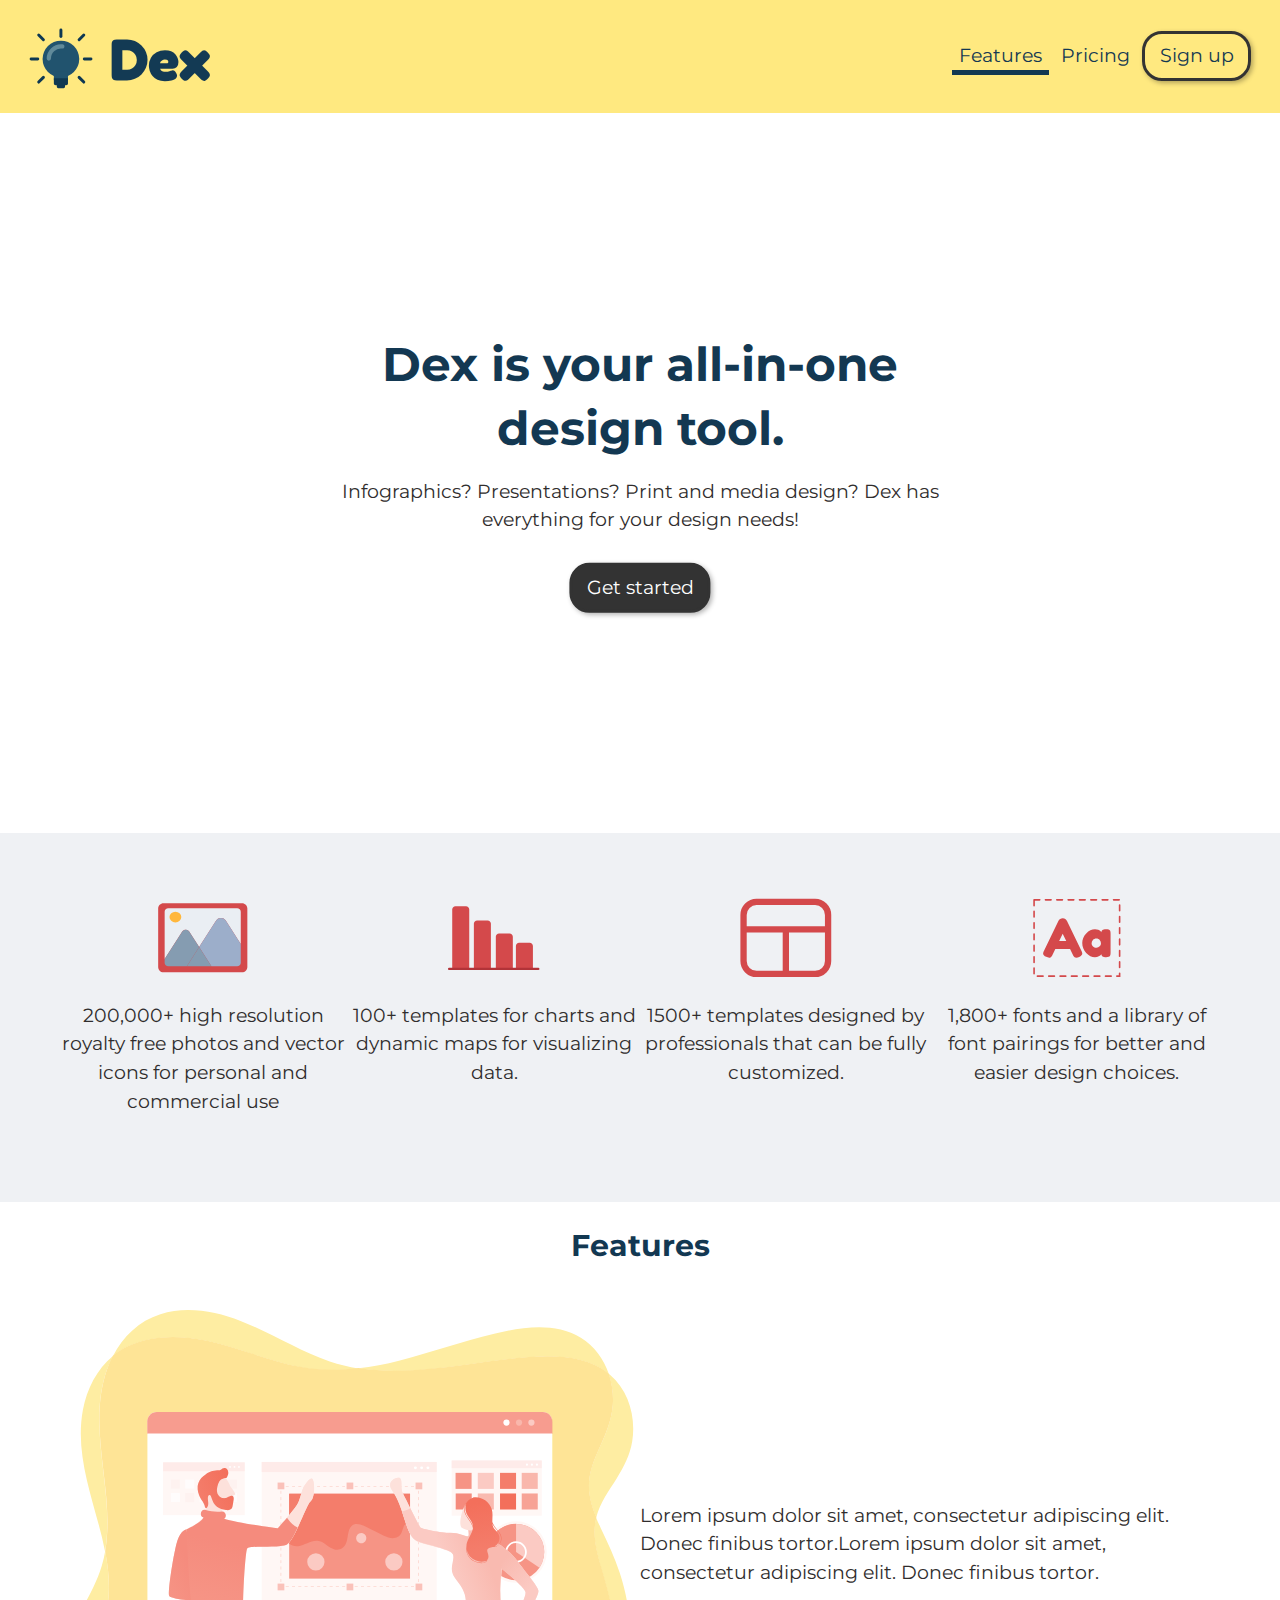
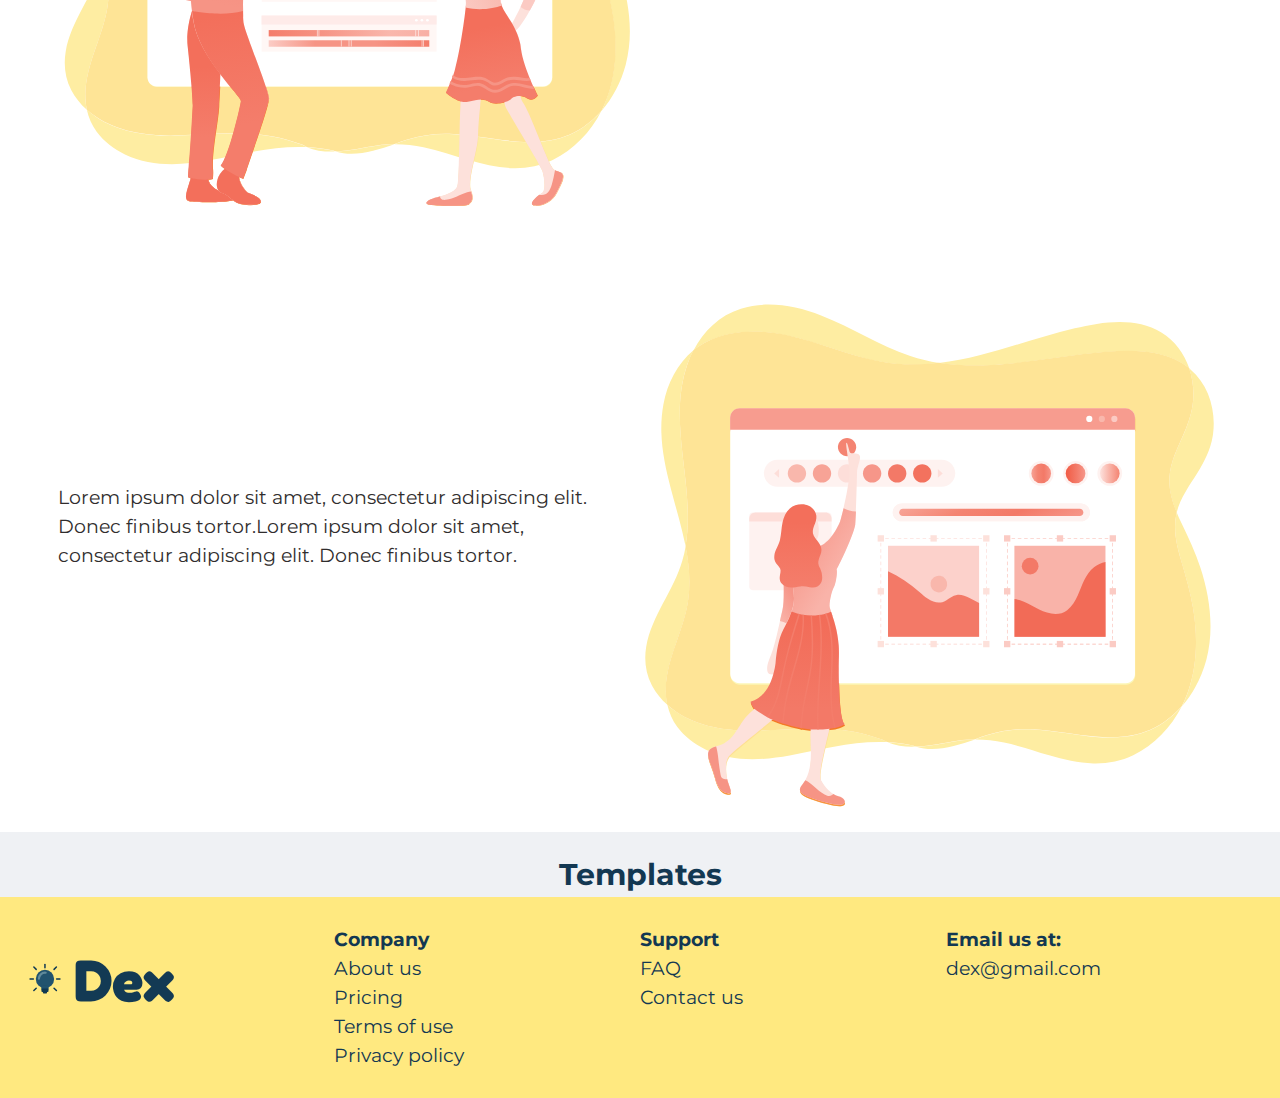
==== pricing.html @ ecc6ab74 "Add main and footer to sign up page" ====
<!DOCTYPE html>
<html lang="en-ca">
<head>
  <meta charset="utf-8">
  <title>Dex Features</title>
  <meta name="viewport" content="width=device-width,initial-scale=1">
  <link href="css/modules.css" rel="stylesheet">
  <link href="css/grid.css" rel="stylesheet">
  <link href="css/type.css" rel="stylesheet">
  <link href="css/main.css" rel="stylesheet">
  <link href="https://fonts.googleapis.com/css?family=Fredoka+One|Montserrat:400,600,700" rel="stylesheet">
</head>
<body>
  <ul class="skip-links">
    <li><a href="#nav"> Jump to navigation</a></li>
    <li><a href="#main"> Jump to main content</a></li>
  </ul>

  <header role="banner">
    <div class="grid grid-middle gutter bgcolor">
      <h1 class="logo push-0 unit xs-1 s-1 m-1-2 l-1-2 pad-t-1-2 pad-b-1-2">
        <i class="icon i-64"><img src="images/main-icon.svg" alt=""></i>
        <a class="icon-link" href="index.html"><span class="name exa icon-label text-left">Dex </span></a>
      </h1>
      <nav role="navigation" id="nav" class="nav unit xs-1 s-1 m-1-2 l-1-2 pad-t-1-2 pad-b-1-2">
        <ul class="list-group-inline kilo push-0">
          <li><a class="ib gutter-1-4 current" href="pricing.html"><span>Features</span></a></li>
          <li><a class="ib gutter-1-4" href="tour.html"><span>Pricing</span></a></li>
          <li> <a class="btn btn-ghost" href="sign-up.html">Sign up</a></li>
        </ul>
      </nav>
    </div>
  </header>

  <main role="main" id="main">
    <section>
      <div class="banner embed embed-16by9">
        <img class="embed-item" src="images/features-banner-pic.jpg" alt="">
        <div class="banner-content pin-c w-1 max-length gutter text-center">
          <h2 class="push-1-2">Dex is your all-in-one design tool.</h2>
          <p>Infographics? Presentations? Print and media design? Dex has everything for your design needs!</p>
          <a class="btn" href="#">Get started</a>
        </div>
      </div>

      <article>
        <div class="gutter-2 center-flow pad-b-2 gutter grid graybg">

          <div class="pad-t-2 unit xs-1 s-1 m-1-2 l-1-4 xl-1-4">
            <i> <img class="img-flex i-96 push-1-2 center-block" src="images/features-list-icon1.svg" alt=""> </i>
            <p class="kilo">200,000+ high resolution royalty free photos and vector icons for personal and commercial use</p>
          </div>

          <div class="pad-t-2 unit xs-1 s-1 m-1-2 l-1-4 xl-1-4">
            <i> <img class="img-flex i-96 push-1-2 center-block" src="images/features-list-icon2.svg" alt=""> </i>
            <p class="kilo">100+ templates for charts and dynamic maps for visualizing data.</p>
          </div>
          <div class="pad-t-2 unit xs-1 s-1 m-1-2 l-1-4 xl-1-4">
            <i> <img class="img-flex i-96 push-1-2 center-block" src="images/features-list-icon3.svg" alt=""> </i>
            <p class="kilo">1500+ templates designed by professionals that can be fully customized. </p>
          </div>
          <div class="pad-t-2 unit xs-1 s-1 m-1-2 l-1-4 xl-1-4">
            <i> <img class="img-flex i-96 push-1-2 center-block" src="images/features-list-icon4.svg" alt=""> </i>
            <p class="kilo"> 1,800+ fonts and a library of font pairings for better and easier design choices.</p>
          </div>
        </div>
      </article>

      <article>
        <div class="pad-t-3-4 center-content">
          <h3 class="giga push-0"> Features </h3>
        </div>

        <div class="grid gutter-2 center-content-horizontal">
          <div class="unit xs-1 s-1 m-1-2 l-1-2">
            <img class="img-flex" src="images/features-list-1.svg" alt="">
          </div>
          <div class="unit xs-1 s-1 m-1-2 l-1-2">
            <p> Lorem ipsum dolor sit amet, consectetur adipiscing elit. Donec finibus tortor.Lorem ipsum dolor sit amet, consectetur adipiscing elit. Donec finibus tortor.</p>
          </div>
        </div>

        <div class="grid gutter-2 center-content-horizontal">
          <div class="unit xs-1 s-1 m-1-2 l-1-2 unit-push-m-1-2 unit-push-l-1-2 unit-push-xl-1-2">
            <img class="img-flex" src="images/features-list-2.svg" alt="">
          </div>
          <div class="unit xs-1 s-1 m-1-2 l-1-2 unit-pull-m-1-2 unit-pull-l-1-2 unit-push-xl-1-2">
            <p> Lorem ipsum dolor sit amet, consectetur adipiscing elit. Donec finibus tortor.Lorem ipsum dolor sit amet, consectetur adipiscing elit. Donec finibus tortor.</p>
          </div>
        </div>
      </article>

      <article>
        <div class="pad-t-3-4 center-content graybg">
          <h3 class="giga push-0"> Templates </h3>
        </div>

      </article>
    </section>
  </main>

  <footer role="contentinfo" class="gutter pad-t bgcolor">
    <div class="grid">
      <h2 class="push-0 unit xs-1 s-1 m-1-4 l-1-4 pad-t-1-2 pad-b-1-2">
        <i class="icon i-32"><img src="images/main-icon.svg" alt=""></i>
        <a class="icon-link" href="index.html"><span class="name exa icon-label text-left">Dex </span></a>
      </h2>

      <div class="unit xs-1 s-1 m-1-4 l-1-4 xl-1-4">
        <h3 class="kilo push-0"> Company</h3>
        <ul class="list-group">
          <li><a href="#"> About us</a></li>
          <li><a href="#"> Pricing</a></li>
          <li><a href="#"> Terms of use</a></li>
          <li><a href="#"> Privacy policy</a></li>
        </ul>
      </div>
      <div class="unit xs-1 s-1 m-1-4 l-1-4 xl-1-4">
        <h3 class="kilo push-0"> Support</h3>
        <ul class="list-group">
          <li><a href="#"> FAQ</a></li>
          <li><a href="#"> Contact us</a></li>
        </ul>
      </div>
      <div class="unit xs-1 s-1 m-1-4 l-1-4 xl-1-4">
        <h3 class="kilo push-0"> Email us at:</h3>
        <a href="#"> dex@gmail.com</a>
      </div>
    </div>
  </footer>

</body>
</html>
---- css/modules.css ----
/*
 * Modulifier || Code released under the UNLICENSE
 * Code under other copyrights & licenses listed below.
 * https://modulifier.web-dev.tools/#responsive;images;list-group;embed;media-object;icons;hidden;positioning;nice-lists;forms;buttons;accessibility;print
 */

@-moz-viewport { width: device-width; scale: 1; }
@-ms-viewport { width: device-width; scale: 1; }
@-o-viewport { width: device-width; scale: 1; }
@-webkit-viewport { width: device-width; scale: 1; }
@viewport { width: device-width; scale: 1; }

html {
  box-sizing: border-box;
  -moz-text-size-adjust: 100%;
  -ms-text-size-adjust: 100%;
  -webkit-text-size-adjust: 100%;
  text-size-adjust: 100%;
}

*, *::before, *::after {
  box-sizing: inherit;
}

body {
  margin: 0;
}

article,
aside,
details,
figcaption,
figure,
footer,
header,
main,
menu,
nav,
section,
summary {
  display: block;
}

audio,
canvas,
progress,
video {
  display: inline-block;
  vertical-align: baseline;
}

template {
  display: none;
}

details {
  cursor: pointer;
}

audio:not([controls]) {
  display: none;
  height: 0;
}

a,
area,
button,
input,
label,
select,
textarea,
[tabindex] {
  -ms-touch-action: manipulation;
  touch-action: manipulation;
}

img {
  border: 0;
}

.img-flex,
.img-flex img {
  display: block;
  width: 100%;
}

svg {
  fill: currentColor;
}

svg:not(:root) {
  overflow: hidden;
}

svg.img-flex {
  width: 100%;
  height: 100%;
}

.image-replacement, .ir {
  overflow: hidden;
  direction: ltr;
  text-align: left;
  text-indent: 100%;
  white-space: nowrap;
}

.list-group, .list-group-inline, .list-group--inline {
  padding-left: 0;
  list-style-type: none;
}

.list-group > dd {
  margin-left: 0;
}

.list-group-inline::before,
.list-group-inline::after,
.list-group--inline::before,
.list-group--inline::after {
  content: "";
  display: table;
}

.list-group-inline::after,
.list-group--inline::after {
  clear: both;
}

.list-group-inline > li,
.list-group--inline > li {
  display: inline-block;
}

.list-group-inline > dt,
.list-group--inline > dt {
  clear: left;
  float: left;
  width: 11em;
}

.list-group-inline > dd,
.list-group--inline > dd {
  float: left;
  min-width: 12em;
}

.embed {
  margin-left: 0;
  margin-right: 0;
  overflow: hidden;
  position: relative;
  width: 100%;
}

.embed-1by1, .embed--1by1 {
  padding-top: 100%; /* Square */
}

.embed-4by3, .embed--4by3 {
  padding-top: 75%; /* Traditional TV/computer screens */
}

.embed-iso216, .embed--iso216 {
  padding-top: 70.92%; /* A-standard paper sizes */
}

.embed-3by2, .embed--3by2 {
  padding-top: 66.6%; /* Classic 35 mm film & most digital photos, landscape */
}

.embed-2by3, .embed--2by3 {
  padding-top: 150%; /* Classic 35 mm film & most digital photos, portrait */
}

.embed-golden, .embed--golden {
  padding-top: 61.8%; /* The Golden Ratio */
}

.embed-16by9, .embed--16by9 {
  padding-top: 56.25%; /* HD TV */
}

.embed-185by100, .embed--185by100 {
  padding-top: 54.05%; /* Common widescreen cinema */
}

.embed-24by10, .embed--24by10 {
  padding-top: 41.667%; /* Widescreen cinema: 2.4:1 */
}

.embed-3by1, .embed--3by1 {
  padding-top: 33.3333%; /* Panorama photos */
}

.embed-4by1, .embed--4by1 {
  padding-top: 25%; /* Polyvision */
}

.embed-5by1, .embed--5by1 {
  padding-top: 20%; /* Really wide... */
}

.embed-item, .embed__item {
  min-height: 100%;
  left: 0;
  position: absolute;
  top: 0;
  width: 100%;
}

.media {
  overflow: hidden;
}

.media-img, .media__img {
  float: left;
}

.media-img-reversed, .media__img--reversed {
  float: right;
}

.media-img-stacked, .media__img--stacked {
  float: none;
}

.media-body, .media__body {
  overflow: hidden;
  min-width: 12em; /* Slightly less than 200px, responsiveness built in */
}

.icon {
  display: inline-block;
  position: relative;
  background: transparent none no-repeat center center;
  background-size: contain;
  vertical-align: middle;
}

.i-16, .i--16 {
  height: 16px;
  width: 16px;
}

.i-18, .i--18 {
  height: 18px;
  width: 18px;
}

.i-20, .i--20 {
  height: 20px;
  width: 20px;
}

.i-24, .i--24 {
  height: 24px;
  width: 24px;
}

.i-32, .i--32 {
  height: 32px;
  width: 32px;
}

.i-48, .i--48 {
  height: 48px;
  width: 48px;
}

.i-64, .i--64 {
  height: 64px;
  width: 64px;
}

.i-96, .i--96 {
  height: 96px;
  width: 96px;
}

.i-128, .i--128 {
  height: 128px;
  width: 128px;
}

.i-192, .i--192 {
  height: 192px;
  width: 192px;
}

.i-256, .i--256 {
  height: 256px;
  width: 256px;
}

.icon img,
.icon svg {
  left: 0;
  height: 100%;
  position: absolute;
  top: 0;
  width: 100%;
  fill: currentColor;
}

.icon-label {
  vertical-align: middle;
}

.icon-link,
.icon-link:focus,
.icon-link:hover {
  text-decoration: none;
}

[hidden], .hidden {
  /* stylelint-disable declaration-no-important */
  display: none !important;
  visibility: hidden !important;
  /* stylelint-enable */
}

.visually-hidden {
  height: 1px;
  margin: -1px;
  overflow: hidden;
  padding: 0;
  position: absolute;
  width: 1px;
  border: 0;
  clip: rect(0 0 0 0);
  clip-path: inset(50%);
}

.visually-hidden.focusable:active, .visually-hidden.focusable:focus {
  height: auto;
  margin: 0;
  overflow: visible;
  position: static;
  width: auto;
  clip: auto;
  clip-path: none;
}

.invisible {
  visibility: hidden;
}

.chop,
.crop {
  overflow: hidden;
}

.truncate {
  max-width: 100%;
  overflow: hidden;
  width: 100%;
  text-overflow: ellipsis;
  white-space: nowrap;
}

.scrollable {
  max-width: 100%;
  overflow-x: auto;
  overflow-y: hidden;
  -webkit-overflow-scrolling: touch;
}

.flex-row {
  display: -webkit-flex;
  display: -ms-flexbox;
  display: flex;
}

.flex-justify {
  -webkit-justify-content: space-between;
  -ms-flex-pack: space-between;
  justify-content: space-between;
}

.flex-align-center {
  -webkit-align-items: center;
  -ms-flex-align: center;
  align-items: center;
}

.center-text,
.center-flow {
  text-align: center;
}

.center-block {
  margin-left: auto;
  margin-right: auto;
}

.no-auto-margins,
.not-centered {
  /* stylelint-disable declaration-no-important */
  margin-left: 0 !important;
  margin-right: 0 !important;
  /* stylelint-enable */
}

.center-content,
.center-content-vertical,
.center-contents,
.center-contents-vertical {
  display: -webkit-flex;
  display: -ms-flexbox;
  display: flex;
  -webkit-justify-content: center;
  -ms-flex-pack: center;
  justify-content: center;
  -webkit-align-items: center;
  -ms-flex-align: center;
  align-items: center;
  -webkit-align-content: center;
  -ms-flex-line-pack: center;
  align-content: center;
  -webkit-flex-direction: column wrap;
  -ms-flex-direction: column wrap;
  flex-flow: column wrap;
}

.center-content-start,
.center-content-vertical-start,
.center-contents-start,
.center-contents-vertical-start {
  display: -webkit-flex;
  display: -ms-flexbox;
  display: flex;
  -webkit-justify-content: center;
  -ms-flex-pack: center;
  justify-content: center;
  -webkit-flex-direction: column wrap;
  -ms-flex-direction: column wrap;
  flex-flow: column wrap;
}

.center-content-horizontal,
.center-contents-horizontal {
  display: -webkit-flex;
  display: -ms-flexbox;
  display: flex;
  -webkit-justify-content: center;
  -ms-flex-pack: center;
  justify-content: center;
  -webkit-align-items: center;
  -ms-flex-align: center;
  align-items: center;
  -webkit-align-content: center;
  -ms-flex-line-pack: center;
  align-content: center;
  -webkit-flex-direction: row wrap;
  -ms-flex-direction: row wrap;
  flex-flow: row wrap;
}

.clearfix::after {
  content: " ";
  display: block;
  clear: both;
}

.left {
  float: left;
}

.right {
  float: right;
}

.inline {
  display: inline;
}

.block {
  display: block;
}

.inline-block, .ib {
  display: inline-block;
}

.valign-top {
  vertical-align: top;
}

.valign-bottom {
  vertical-align: bottom;
}

.valign-middle {
  vertical-align: middle;
}

.fixed {
  position: fixed;
}

.relative {
  position: relative;
}

[class*="pin-"],
.absolute {
  position: absolute;
}

.static {
  position: static;
}

.zindex-1 {
  z-index: 1;
}

.zindex-2 {
  z-index: 2;
}

.zindex-3 {
  z-index: 3;
}

.zindex-1000 {
  z-index: 1000;
}

.pin-top-left,
.pin-left-top,
.pin-tl,
.pin-lt {
  top: 0;
  left: 0;
}

.pin-top-right,
.pin-right-top,
.pin-tr,
.pin-rt {
  top: 0;
  right: 0;
}

.pin-bottom-left,
.pin-left-bottom,
.pin-bl,
.pin-lb {
  bottom: 0;
  left: 0;
}

.pin-bottom-right,
.pin-right-bottom,
.pin-br,
.pin-rb {
  bottom: 0;
  right: 0;
}

.pin-top-center,
.pin-center-top,
.pin-tc,
.pin-ct {
  left: 50%;
  top: 0;
  transform: translateX(-50%);
}

.pin-bottom-center,
.pin-center-bottom,
.pin-bc,
.pin-cb {
  bottom: 0;
  left: 50%;
  transform: translateX(-50%);
}

.pin-center-left,
.pin-left-center,
.pin-cl,
.pin-lc {
  left: 0;
  top: 50%;
  transform: translateY(-50%);
}

.pin-center-right,
.pin-right-center,
.pin-cr,
.pin-rc {
  right: 0;
  top: 50%;
  transform: translateY(-50%);
}

.pin-center, .pin-c {
  left: 50%;
  top: 50%;
  transform: translate(-50%, -50%);
}

.width-quarter, .w-1-4 {
  width: 25%;
}

.width-half, .w-1-2 {
  width: 50%;
}

.width-full, .w-1 {
  width: 100%;
}

.height-quarter, .h-1-4 {
  height: 25%;
}

.height-half, .h-1-2 {
  height: 50%;
}

.height-full, .h-1 {
  height: 100%;
}

.height-win-quarter, .h-w-1-4 {
  height: 25vh;
  max-height: 46em;
}

.height-win-half, .h-w-1-2 {
  height: 50vh;
  max-height: 46em;
}

.height-win-full, .h-w-1 {
  height: 100vh;
  max-height: 46em;
}

ul {
  list-style-type: none;
}

ul > li::before {
  content: "·";
  float: left;
  margin-left: -1.6em;
  width: 1.3em;
  text-align: right;
}

ol {
  counter-reset: ol-simple-numbers;
  list-style-type: none;
}

ol > li::before {
  float: left;
  margin-left: -1.6em;
  width: 1.3em;
  counter-increment: ol-simple-numbers;
  content: counter(ol-simple-numbers);
  text-align: right;
}

.list-group > li::before,
.list-group-inline > li::before,
.list-group--inline > li::before {
  content: none;
}

/* stylelint-disable no-descending-specificity */

/*
 * (c) Nicolas Gallagher and Jonathan Neal of Normalize.css || MIT License
 *     https://necolas.github.io/normalize.css/
 */

button,
input,
optgroup,
select,
textarea {
  color: inherit;
  font: inherit;
  margin: 0;
}

button,
input {
  overflow: visible;
}

button,
select {
  text-transform: none;
}

button,
html [type="button"],
[type="reset"],
[type="submit"] {
  -webkit-appearance: button;
  cursor: pointer;
}

button[disabled],
html input[disabled] {
  cursor: default;
}

button::-moz-focus-inner,
input::-moz-focus-inner {
  border: 0;
  padding: 0;
}

[type="checkbox"],
[type="radio"] {
  opacity: 0;
  position: absolute;
  height: 1px;
  width: 1px;
}

[type="number"]::-webkit-inner-spin-button,
[type="number"]::-webkit-outer-spin-button {
  height: auto;
}

[type="search"]::-webkit-search-cancel-button,
[type="search"]::-webkit-search-decoration {
  -webkit-appearance: none;
}

fieldset {
  padding-left: 0;
  padding-right: 0;

  border: 0;
  border-top: 2px solid #666;
}

legend {
  color: inherit;
  display: table;
  max-width: 100%;
  padding: 0 .3em 0 0;
  white-space: normal;

  border: 0;

  font-weight: bold;
}

optgroup {
  font-weight: bold;
}

::-webkit-input-placeholder {
  color: inherit;
  opacity: .54;
}

::-webkit-file-upload-button {
  -webkit-appearance: button;
  font: inherit;
}

/* End Normalize.css code */

label,
.label-block {
  display: block;
  cursor: pointer;
}

[type="checkbox"] + label,
[type="radio"] + label,
.label-inline {
  display: inline-block;
}

input:not([type]),
[type="text"],
[type="number"],
[type="search"],
[type="url"],
[type="email"],
[type="password"],
[type="tel"],
[type="datetime-local"],
[type="month"],
[type="week"],
[type="date"],
[type="time"],
[type="range"],
select,
textarea {
  -moz-appearance: none;
  -webkit-appearance: none;
  appearance: none;
}

input,
textarea {
  display: block;
  width: 100%;

  background-color: #fff;
  border: 2px solid #666;
  border-radius: 0;
}

label {
  vertical-align: middle;
}

textarea {
  max-width: 100%;
  min-height: 4em;
  overflow: auto;
}

[type="color"] {
  display: inline-block;
  width: 2em;
}

select {
  display: block;
  width: 100%;

  background-image: url("data:image/svg+xml,%3Csvg xmlns='http://www.w3.org/2000/svg' width='256' height='256' viewBox='0 0 256 256'%3E%3Cpath fill='none' stroke='%23000' stroke-miterlimit='10' stroke-width='70' d='M36.3 82.1l91.9 91.8 91.5-91.8'/%3E%3C/svg%3E");
  background-repeat: no-repeat;
  background-position: calc(100% - .4em) center;
  background-size: 18px auto;
  background-color: #fff;
  border: 2px solid #666;
  border-radius: 0;
}

[type="checkbox"] + label::before {
  content: " ";
  display: inline-block;
  height: 1.8em;
  margin-right: .3em;
  position: relative;
  vertical-align: middle;
  top: -.1em;
  width: 1.8em;

  background-color: #fff;
  background-size: cover;
  border: 2px solid #666;

  line-height: inherit;
}

[type="checkbox"]:checked + label::before {
  background-image: url("data:image/svg+xml,%3Csvg xmlns='http://www.w3.org/2000/svg' width='256' height='256' viewBox='0 0 256 256'%3E%3Cpath fill='none' stroke='%23000' stroke-miterlimit='10' stroke-width='50' d='M49.9 130.1l50.8 50.7L206.1 75.2'/%3E%3C/svg%3E");
}

[type="checkbox"]:focus + label::before {
  outline: 3px solid #000;
  z-index: 1000;
}

[type="radio"] + label::before {
  content: " ";
  display: inline-block;
  height: 1.8em;
  margin-right: .3em;
  position: relative;
  vertical-align: middle;
  top: -.1em;
  width: 1.8em;

  background-color: #fff;
  background-size: cover;
  border: 2px solid #666;
  border-radius: 50%;

  line-height: inherit;
}

[type="radio"]:checked + label::before {
  background-image: url("data:image/svg+xml,%3Csvg xmlns='http://www.w3.org/2000/svg' width='256' height='256' viewBox='0 0 256 256'%3E%3Ccircle cx='128' cy='128' r='70.4'/%3E%3C/svg%3E");
}

[type="radio"]:focus + label::before,
[type="radio"] + label:focus::before {
  box-shadow: 0 0 0 3px #000;
  z-index: 1000;
}

[type="range"] {
  border: 0;
  background-color: #fff;
}

[type="range"]::-webkit-slider-runnable-track {
  height: 6px;

  -webkit-appearance: none;
  appearance: none;
  background-color: #ccc;
  border: 0;
  border-radius: 3px;
}

[type="range"]:active::-webkit-slider-runnable-track {
  background-color: #ccc;
}

[type="range"]::-moz-range-track {
  height: 6px;

  -moz-appearance: none;
  appearance: none;
  background-color: #ccc;
  border: 0;
  border-radius: 3px;
}

[type="range"]:active::-moz-range-track {
  background-color: #ccc;
}

[type="range"]::-ms-track {
  height: 6px;

  -ms-appearance: none;
  appearance: none;
  background-color: #ccc;
  border: 0;
  border-radius: 3px;
}

[type="range"]:active::-ms-track {
  background-color: #ccc;
}

[type="range"]::-webkit-slider-thumb {
  margin-top: -4px;
  height: 16px;
  width: 16px;

  -webkit-appearance: none;
  appearance: none;
  background-color: #000;
  border: none;
  border-radius: 50%;
}

[type="range"]:hover::-webkit-slider-thumb {
  background-color: #000;
}

[type="range"]:active::-webkit-slider-thumb {
  background-color: #000;
}

[type="range"]::-moz-range-thumb {
  margin-top: -4px;
  height: 16px;
  width: 16px;

  -webkit-appearance: none;
  appearance: none;
  background-color: #000;
  border: none;
  border-radius: 50%;
}

[type="range"]:hover::-moz-range-thumb {
  background-color: #000;
}

[type="range"]:active::-moz-range-thumb {
  background-color: #000;
}

[type="range"]::-ms-thumb {
  margin-top: -4px;
  height: 16px;
  width: 16px;

  -webkit-appearance: none;
  appearance: none;
  background-color: #000;
  border: none;
  border-radius: 50%;
}

[type="range"]:hover::-ms-thumb {
  background-color: #000;
}

[type="range"]:active::-ms-thumb {
  background-color: #000;
}

[type="checkbox"].hide-custom-input + label::before,
[type="checkbox"] + .hide-custom-input::before,
[type="radio"].hide-custom-input + label::before,
[type="radio"] + .hide-custom-input::before {
  content: none;
  display: none;
}

/* stylelint-enable */

.link-box {
  display: block;
  text-decoration: none;
}

/* stylelint-disable no-descending-specificity */

button,
.btn {
  cursor: pointer;
  display: inline-block;
  margin: 0;
  overflow: visible;
  padding: .375em .75em .42em;
  -webkit-appearance: none;
  -moz-appearance: none;
  appearance: none;
  background-color: #333;
  border-radius: 4px;
  border: 3px solid #333;
  color: #fff;
  font: inherit;
  text-decoration: none;
  text-transform: none;
}

button::-moz-focus-inner {
  border: 0;
  padding: 0;
}

/* stylelint-enable */

button:focus,
button:hover,
.btn:focus,
.btn:hover {
  background-color: #000;
  border-color: #000;
  color: #fff;
}

button[disabled] {
  cursor: default;
}

.btn-light, .btn--light {
  background-color: #e2e2e2;
  border-color: #e2e2e2;
  color: #000;
}

.btn-light:focus,
.btn-light:hover,
.btn--light:focus,
.btn--light:hover {
  background-color: #666;
  border-color: #666;
  color: #fff;
}

.btn-ghost,
.btn--ghost {
  background-color: transparent;
  border-color: #333;
  color: #000;
}

.btn-ghost:focus,
.btn-ghost:hover,
.btn--ghost:focus,
.btn--ghost:hover {
  background-color: #e2e2e2;
  border-color: #000;
  color: #000;
}

.btn-link {
  display: inline;
  padding: 0;
  background-color: transparent;
  border-radius: 0;
  border: 0;
  color: inherit;
}

.btn-link:focus,
.btn-link:hover {
  background-color: transparent;
  color: inherit;
}

a:hover, a:active {
  outline: none;
}

a:focus,
[tabindex="0"]:focus,
details:focus,
summary:focus,
input:focus,
textarea:focus,
button:focus,
select:focus {
  outline: 3px solid #000;
  outline-offset: 0;
}

a:focus, [tabindex="0"]:focus {
  outline-offset: 3px;
}

.skip-links {
  margin: 0;
  padding: 0;
  list-style-type: none;
}

.skip-links > li::before {
  content: none; /* Remove the bullets if nice lists is selected */
}

.skip-links a,
.skip-links button {
  padding: .5em .75em;
  position: absolute;
  top: -10em;
  z-index: 10000; /* To make sure they're always on top */
  background-color: #000;
  border: 0;
  color: #fff;
  font-size: 1.125rem;
  font-weight: bold;
  text-decoration: none;
}

.skip-links a:focus,
.skip-links button:focus {
  outline-offset: 3px;
  top: 0;
}

[aria-busy="true"] {
  cursor: progress;
}

[aria-controls] {
  cursor: pointer;
}

[aria-disabled] {
  cursor: default;
}

.print-only {
  display: none;
  visibility: hidden;
}

.page-break-before {
  page-break-before: always;
}

.page-break-after {
  page-break-after: always;
}

.no-page-break-inside {
  page-break-inside: avoid;
}

@media print {

  /* stylelint-disable declaration-no-important */

  .no-print {
    display: none !important;
    visibility: hidden !important;
  }

  .print-only,
  .force-print {
    display: block !important;
    visibility: visible !important;
  }

  /* stylelint-enable */

  .visually-hidden.force-print {
    height: auto;
    margin: 0;
    overflow: visible;
    padding: 0;
    position: static;
    width: auto;
    border: 0;
    clip: initial;
    clip-path: none;
  }

  /*
   * (c) Fabien Sa || MIT License
   *     http://bafs.github.io/Gutenberg/
   */

  table,
  blockquote,
  pre,
  code,
  figure,
  li,
  hr,
  ul,
  ol,
  a,
  tr {
    page-break-inside: avoid;
  }

  h1, h2, h3, h4, h5, h6, p, a {
    orphans: 3;
    widows: 3;
  }

  h1,
  h2,
  h3,
  h4,
  h5,
  h6 {
    page-break-after: avoid;
    page-break-inside: avoid;
  }

  h1 + p,
  h2 + p,
  h3 + p,
  h4 + p,
  h5 + p,
  h6 + p {
    page-break-before: avoid;
  }

  img {
    page-break-after: auto;
    page-break-before: auto;
    page-break-inside: avoid;
  }

  /* stylelint-disable declaration-no-important */

  pre {
    white-space: pre-wrap !important;
    word-wrap: break-word;
  }

  /* stylelint-enable */

  /* End Gutenberg code */

  /*
   * (c) HTML5 Boilerplate || MIT License
   *     https://html5boilerplate.com/
   */

  /* stylelint-disable declaration-no-important */

  *, *::before, *::after, *::first-letter, *::first-line {
    background: none transparent !important;
    color: #000 !important;
    box-shadow: none !important;
    text-shadow: none !important;
  }

  /* stylelint-enable */

  a, a:visited {
    text-decoration: underline;
  }

  a[href]::after {
    content: " (" attr(href) ")";
  }

  abbr[title]::after {
    content: " (" attr(title) ")";
  }

  a[href^="#"]::after,
  a[href^="javascript:"]::after,
  a.no-print-href::after,
  a.href-no-print::after {
    content: "";
  }

  thead {
    display: table-header-group;
  }

  /* End HTML5 Boilerplate code */

}
---- css/grid.css ----
/*
  Gridifier || Code released under the UNLICENSE
  https://gridifier.web-dev.tools/#xs,4,0,0,0;s,4,25,0,0;m,4,38,1,1;l,4,60,1,1
*/

.grid {
  margin: 0;
  padding: 0;
  letter-spacing: -.31em;
  text-rendering: optimizeSpeed;
  display: -webkit-flex;
  display: -ms-flexbox;
  display: flex;
  -webkit-flex-flow: row wrap;
  -ms-flex-flow: row wrap;
  flex-flow: row wrap;
}

.grid-bottom {
  -webkit-align-items: flex-end;
  -ms-align-items: flex-end;
  align-items: flex-end;
}

.grid-middle {
  -webkit-align-items: center;
  -ms-align-items: center;
  align-items: center;
}

.grid-stretch {
  -webkit-align-items: stretch;
  -ms-align-items: stretch;
  align-items: stretch;
}

.opera-only :-o-prefocus,
.grid {
  word-spacing: -.43em;
}

.unit {
  letter-spacing: normal;
  text-rendering: auto;
  vertical-align: top;
  word-spacing: normal;
  display: inline-block;
  visibility: visible;
}

.grid-bottom .unit {
  vertical-align: bottom;
}

.grid-middle .unit {
  vertical-align: middle;
}

[class*="unit-push-"],
[class*="unit-pull-"] {
  position: relative;
}

.unit-content-distribute {
  display: -ms-flexbox;
  display: -webkit-flex;
  display: flex;
  -ms-flex-direction: column;
  -webkit-flex-direction: column;
  flex-direction: column;
  -ms-flex-pack: justify;
  -webkit-justify-content: space-between;
  justify-content: space-between;
}

.unit-content-center,
.unit-content-center-vertical {
  display: -webkit-flex;
  display: -ms-flexbox;
  display: flex;
  -webkit-justify-content: center;
  -ms-flex-pack: center;
  justify-content: center;
  -webkit-align-items: center;
  -ms-flex-align: center;
  align-items: center;
  -webkit-align-content: center;
  -ms-flex-line-pack: center;
  align-content: center;
  -webkit-flex-direction: column wrap;
  -ms-flex-direction: column wrap;
  flex-flow: column wrap;
}

.unit-content-center-horizontal {
  display: -webkit-flex;
  display: -ms-flexbox;
  display: flex;
  -webkit-justify-content: center;
  -ms-flex-pack: center;
  justify-content: center;
  -webkit-align-items: center;
  -ms-flex-align: center;
  align-items: center;
  -webkit-align-content: center;
  -ms-flex-line-pack: center;
  align-content: center;
  -webkit-flex-direction: row wrap;
  -ms-flex-direction: row wrap;
  flex-flow: row wrap;
}

.content-fill,
.content-stretch {
  -ms-flex-grow: 2;
  -webkit-flex-grow: 2;
  flex-grow: 2;
  max-width: 100%; /* @bugfix: IE 10, 11 */
}

.content-shrink {
  -ms-align-self: center;
  -webkit-align-self: center;
  align-self: center;
}

.unit-xs-hidden,
.xs-0 {
  display: none;
  visibility: hidden;
}

.unit-xs-centered {
  margin: 0 auto;
}

.unit-xs-1,
.xs-1 {
  display: block;
  visibility: visible;
  width: 100%;
}

.unit-xs-1-2,
.xs-1-2 {
  width: 50%;
}

.unit-xs-1-3,
.xs-1-3 {
  width: 33.3333%;
}

.unit-xs-2-3,
.xs-2-3 {
  width: 66.6667%;
}

.unit-xs-1-4,
.xs-1-4 {
  width: 25%;
}

.unit-xs-3-4,
.xs-3-4 {
  width: 75%;
}

.unit-xs-1-2,
.xs-1-2,
.unit-xs-1-3,
.xs-1-3,
.unit-xs-2-3,
.xs-2-3,
.unit-xs-1-4,
.xs-1-4,
.unit-xs-3-4,
.xs-3-4 {
  display: inline-block;
  visibility: visible;
}

.unit-xs-1-2[class*="-content-"],
.xs-1-2[class*="-content-"],
.unit-xs-1-3[class*="-content-"],
.xs-1-3[class*="-content-"],
.unit-xs-2-3[class*="-content-"],
.xs-2-3[class*="-content-"],
.unit-xs-1-4[class*="-content-"],
.xs-1-4[class*="-content-"],
.unit-xs-3-4[class*="-content-"],
.xs-3-4[class*="-content-"] {
  display: -webkit-flex;
  display: -ms-flexbox;
  display: flex;
}

.unit-xs-content-distribute,
.xs-content-distribute {
  display: -ms-flexbox;
  display: -webkit-flex;
  display: flex;
  -ms-flex-direction: column;
  -webkit-flex-direction: column;
  flex-direction: column;
  -ms-flex-pack: justify;
  -webkit-justify-content: space-between;
  justify-content: space-between;
}

.unit-xs-content-center,
.unit-xs-content-center-vertical {
  display: -webkit-flex;
  display: -ms-flexbox;
  display: flex;
  -webkit-justify-content: center;
  -ms-flex-pack: center;
  justify-content: center;
  -webkit-align-items: center;
  -ms-flex-align: center;
  align-items: center;
  -webkit-align-content: center;
  -ms-flex-line-pack: center;
  align-content: center;
  -webkit-flex-direction: column wrap;
  -ms-flex-direction: column wrap;
  flex-flow: column wrap;
}

.unit-xs-content-center-horizontal {
  display: -webkit-flex;
  display: -ms-flexbox;
  display: flex;
  -webkit-justify-content: center;
  -ms-flex-pack: center;
  justify-content: center;
  -webkit-align-items: center;
  -ms-flex-align: center;
  align-items: center;
  -webkit-align-content: center;
  -ms-flex-line-pack: center;
  align-content: center;
  -webkit-flex-direction: row wrap;
  -ms-flex-direction: row wrap;
  flex-flow: row wrap;
}

.xs-content-fill,
.xs-content-stretch {
  -ms-flex-grow: 2;
  -webkit-flex-grow: 2;
  flex-grow: 2;
  max-width: 100%; /* @bugfix: IE 10, 11 */
}

.xs-content-shrink {
  -ms-align-self: center;
  -webkit-align-self: center;
  align-self: center;
}

@media only screen and (min-width: 25em) {

  .unit-s-hidden,
  .s-0 {
    display: none;
    visibility: hidden;
  }

  .unit-s-centered {
    margin: 0 auto;
  }

  .unit-s-1,
  .s-1 {
    display: block;
    visibility: visible;
    width: 100%;
  }

  .unit-s-1-2,
  .s-1-2 {
    width: 50%;
  }

  .unit-s-1-3,
  .s-1-3 {
    width: 33.3333%;
  }

  .unit-s-2-3,
  .s-2-3 {
    width: 66.6667%;
  }

  .unit-s-1-4,
  .s-1-4 {
    width: 25%;
  }

  .unit-s-3-4,
  .s-3-4 {
    width: 75%;
  }

  .unit-s-1-2,
  .s-1-2,
  .unit-s-1-3,
  .s-1-3,
  .unit-s-2-3,
  .s-2-3,
  .unit-s-1-4,
  .s-1-4,
  .unit-s-3-4,
  .s-3-4 {
    display: inline-block;
    visibility: visible;
  }

  .unit-s-1-2[class*="-content-"],
  .s-1-2[class*="-content-"],
  .unit-s-1-3[class*="-content-"],
  .s-1-3[class*="-content-"],
  .unit-s-2-3[class*="-content-"],
  .s-2-3[class*="-content-"],
  .unit-s-1-4[class*="-content-"],
  .s-1-4[class*="-content-"],
  .unit-s-3-4[class*="-content-"],
  .s-3-4[class*="-content-"] {
    display: -webkit-flex;
    display: -ms-flexbox;
    display: flex;
  }

  .unit-s-content-distribute,
  .s-content-distribute {
    display: -ms-flexbox;
    display: -webkit-flex;
    display: flex;
    -ms-flex-direction: column;
    -webkit-flex-direction: column;
    flex-direction: column;
    -ms-flex-pack: justify;
    -webkit-justify-content: space-between;
    justify-content: space-between;
  }

  .unit-s-content-center,
  .unit-s-content-center-vertical {
    display: -webkit-flex;
    display: -ms-flexbox;
    display: flex;
    -webkit-justify-content: center;
    -ms-flex-pack: center;
    justify-content: center;
    -webkit-align-items: center;
    -ms-flex-align: center;
    align-items: center;
    -webkit-align-content: center;
    -ms-flex-line-pack: center;
    align-content: center;
    -webkit-flex-direction: column wrap;
    -ms-flex-direction: column wrap;
    flex-flow: column wrap;
  }

  .unit-s-content-center-horizontal {
    display: -webkit-flex;
    display: -ms-flexbox;
    display: flex;
    -webkit-justify-content: center;
    -ms-flex-pack: center;
    justify-content: center;
    -webkit-align-items: center;
    -ms-flex-align: center;
    align-items: center;
    -webkit-align-content: center;
    -ms-flex-line-pack: center;
    align-content: center;
    -webkit-flex-direction: row wrap;
    -ms-flex-direction: row wrap;
    flex-flow: row wrap;
  }

  .s-content-fill,
  .s-content-stretch {
    -ms-flex-grow: 2;
    -webkit-flex-grow: 2;
    flex-grow: 2;
    max-width: 100%; /* @bugfix: IE 10, 11 */
  }

  .s-content-shrink {
    -ms-align-self: center;
    -webkit-align-self: center;
    align-self: center;
  }

}

@media only screen and (min-width: 38em) {

  .unit-m-hidden,
  .m-0 {
    display: none;
    visibility: hidden;
  }

  .unit-m-centered {
    margin: 0 auto;
  }

  .unit-m-1,
  .m-1 {
    display: block;
    visibility: visible;
    width: 100%;
  }

  .unit-offset-m-0 {
    margin-left: 0;
  }

  .unit-push-m-0,
  .unit-pull-m-0 {
    left: 0;
  }

  .unit-m-1-2,
  .m-1-2 {
    width: 50%;
  }

  .unit-offset-m-1-2 {
    margin-left: 50%;
  }

  .unit-push-m-1-2 {
    left: 50%;
  }

  .unit-pull-m-1-2 {
    left: -50%;
  }

  .unit-m-1-3,
  .m-1-3 {
    width: 33.3333%;
  }

  .unit-offset-m-1-3 {
    margin-left: 33.3333%;
  }

  .unit-push-m-1-3 {
    left: 33.3333%;
  }

  .unit-pull-m-1-3 {
    left: -33.3333%;
  }

  .unit-m-2-3,
  .m-2-3 {
    width: 66.6667%;
  }

  .unit-offset-m-2-3 {
    margin-left: 66.6667%;
  }

  .unit-push-m-2-3 {
    left: 66.6667%;
  }

  .unit-pull-m-2-3 {
    left: -66.6667%;
  }

  .unit-m-1-4,
  .m-1-4 {
    width: 25%;
  }

  .unit-offset-m-1-4 {
    margin-left: 25%;
  }

  .unit-push-m-1-4 {
    left: 25%;
  }

  .unit-pull-m-1-4 {
    left: -25%;
  }

  .unit-m-3-4,
  .m-3-4 {
    width: 75%;
  }

  .unit-offset-m-3-4 {
    margin-left: 75%;
  }

  .unit-push-m-3-4 {
    left: 75%;
  }

  .unit-pull-m-3-4 {
    left: -75%;
  }

  .unit-m-1-2,
  .m-1-2,
  .unit-m-1-3,
  .m-1-3,
  .unit-m-2-3,
  .m-2-3,
  .unit-m-1-4,
  .m-1-4,
  .unit-m-3-4,
  .m-3-4 {
    display: inline-block;
    visibility: visible;
  }

  .unit-m-1-2[class*="-content-"],
  .m-1-2[class*="-content-"],
  .unit-m-1-3[class*="-content-"],
  .m-1-3[class*="-content-"],
  .unit-m-2-3[class*="-content-"],
  .m-2-3[class*="-content-"],
  .unit-m-1-4[class*="-content-"],
  .m-1-4[class*="-content-"],
  .unit-m-3-4[class*="-content-"],
  .m-3-4[class*="-content-"] {
    display: -webkit-flex;
    display: -ms-flexbox;
    display: flex;
  }

  .unit-m-content-distribute,
  .m-content-distribute {
    display: -ms-flexbox;
    display: -webkit-flex;
    display: flex;
    -ms-flex-direction: column;
    -webkit-flex-direction: column;
    flex-direction: column;
    -ms-flex-pack: justify;
    -webkit-justify-content: space-between;
    justify-content: space-between;
  }

  .unit-m-content-center,
  .unit-m-content-center-vertical {
    display: -webkit-flex;
    display: -ms-flexbox;
    display: flex;
    -webkit-justify-content: center;
    -ms-flex-pack: center;
    justify-content: center;
    -webkit-align-items: center;
    -ms-flex-align: center;
    align-items: center;
    -webkit-align-content: center;
    -ms-flex-line-pack: center;
    align-content: center;
    -webkit-flex-direction: column wrap;
    -ms-flex-direction: column wrap;
    flex-flow: column wrap;
  }

  .unit-m-content-center-horizontal {
    display: -webkit-flex;
    display: -ms-flexbox;
    display: flex;
    -webkit-justify-content: center;
    -ms-flex-pack: center;
    justify-content: center;
    -webkit-align-items: center;
    -ms-flex-align: center;
    align-items: center;
    -webkit-align-content: center;
    -ms-flex-line-pack: center;
    align-content: center;
    -webkit-flex-direction: row wrap;
    -ms-flex-direction: row wrap;
    flex-flow: row wrap;
  }

  .m-content-fill,
  .m-content-stretch {
    -ms-flex-grow: 2;
    -webkit-flex-grow: 2;
    flex-grow: 2;
    max-width: 100%; /* @bugfix: IE 10, 11 */
  }

  .m-content-shrink {
    -ms-align-self: center;
    -webkit-align-self: center;
    align-self: center;
  }

}

@media only screen and (min-width: 60em) {

  .unit-l-hidden,
  .l-0 {
    display: none;
    visibility: hidden;
  }

  .unit-l-centered {
    margin: 0 auto;
  }

  .unit-l-1,
  .l-1 {
    display: block;
    visibility: visible;
    width: 100%;
  }

  .unit-offset-l-0 {
    margin-left: 0;
  }

  .unit-push-l-0,
  .unit-pull-l-0 {
    left: 0;
  }

  .unit-l-1-2,
  .l-1-2 {
    width: 50%;
  }

  .unit-offset-l-1-2 {
    margin-left: 50%;
  }

  .unit-push-l-1-2 {
    left: 50%;
  }

  .unit-pull-l-1-2 {
    left: -50%;
  }

  .unit-l-1-3,
  .l-1-3 {
    width: 33.3333%;
  }

  .unit-offset-l-1-3 {
    margin-left: 33.3333%;
  }

  .unit-push-l-1-3 {
    left: 33.3333%;
  }

  .unit-pull-l-1-3 {
    left: -33.3333%;
  }

  .unit-l-2-3,
  .l-2-3 {
    width: 66.6667%;
  }

  .unit-offset-l-2-3 {
    margin-left: 66.6667%;
  }

  .unit-push-l-2-3 {
    left: 66.6667%;
  }

  .unit-pull-l-2-3 {
    left: -66.6667%;
  }

  .unit-l-1-4,
  .l-1-4 {
    width: 25%;
  }

  .unit-offset-l-1-4 {
    margin-left: 25%;
  }

  .unit-push-l-1-4 {
    left: 25%;
  }

  .unit-pull-l-1-4 {
    left: -25%;
  }

  .unit-l-3-4,
  .l-3-4 {
    width: 75%;
  }

  .unit-offset-l-3-4 {
    margin-left: 75%;
  }

  .unit-push-l-3-4 {
    left: 75%;
  }

  .unit-pull-l-3-4 {
    left: -75%;
  }

  .unit-l-1-2,
  .l-1-2,
  .unit-l-1-3,
  .l-1-3,
  .unit-l-2-3,
  .l-2-3,
  .unit-l-1-4,
  .l-1-4,
  .unit-l-3-4,
  .l-3-4 {
    display: inline-block;
    visibility: visible;
  }

  .unit-l-1-2[class*="-content-"],
  .l-1-2[class*="-content-"],
  .unit-l-1-3[class*="-content-"],
  .l-1-3[class*="-content-"],
  .unit-l-2-3[class*="-content-"],
  .l-2-3[class*="-content-"],
  .unit-l-1-4[class*="-content-"],
  .l-1-4[class*="-content-"],
  .unit-l-3-4[class*="-content-"],
  .l-3-4[class*="-content-"] {
    display: -webkit-flex;
    display: -ms-flexbox;
    display: flex;
  }

  .unit-l-content-distribute,
  .l-content-distribute {
    display: -ms-flexbox;
    display: -webkit-flex;
    display: flex;
    -ms-flex-direction: column;
    -webkit-flex-direction: column;
    flex-direction: column;
    -ms-flex-pack: justify;
    -webkit-justify-content: space-between;
    justify-content: space-between;
  }

  .unit-l-content-center,
  .unit-l-content-center-vertical {
    display: -webkit-flex;
    display: -ms-flexbox;
    display: flex;
    -webkit-justify-content: center;
    -ms-flex-pack: center;
    justify-content: center;
    -webkit-align-items: center;
    -ms-flex-align: center;
    align-items: center;
    -webkit-align-content: center;
    -ms-flex-line-pack: center;
    align-content: center;
    -webkit-flex-direction: column wrap;
    -ms-flex-direction: column wrap;
    flex-flow: column wrap;
  }

  .unit-l-content-center-horizontal {
    display: -webkit-flex;
    display: -ms-flexbox;
    display: flex;
    -webkit-justify-content: center;
    -ms-flex-pack: center;
    justify-content: center;
    -webkit-align-items: center;
    -ms-flex-align: center;
    align-items: center;
    -webkit-align-content: center;
    -ms-flex-line-pack: center;
    align-content: center;
    -webkit-flex-direction: row wrap;
    -ms-flex-direction: row wrap;
    flex-flow: row wrap;
  }

  .l-content-fill,
  .l-content-stretch {
    -ms-flex-grow: 2;
    -webkit-flex-grow: 2;
    flex-grow: 2;
    max-width: 100%; /* @bugfix: IE 10, 11 */
  }

  .l-content-shrink {
    -ms-align-self: center;
    -webkit-align-self: center;
    align-self: center;
  }

}
---- css/type.css ----
/*
  Typografier || Code released under the UNLICENSE
  https://typografier.web-dev.tools/#0,100,1.3,1.250,0;38,110,1.4,1.250,1;60,120,1.5,1.250,1;90,130,1.5,1.250,1
*/

html {
  font-size: 100%;
  line-height: 1.3;
}

a {
  background-color: transparent;
  -webkit-text-decoration-skip: objects;
}

sub,
sup {
  font-size: .75em;
  line-height: 1px;
  position: relative;
  vertical-align: baseline;
}

sup {
  top: -.5em;
}

sub {
  bottom: -.25em;
}

pre,
code,
kbd,
samp {
  font-size: 1em;
}

abbr[title] {
  border-bottom: none;
  text-decoration: underline;
  text-decoration: underline dotted;
}

b,
strong {
  font-weight: bold;
}

dfn,
caption {
  font-style: italic;
}

hr {
  border: 0;
  border-top: 2px solid #000;
  height: 0;
}

table {
  border-collapse: collapse;
  border-spacing: 0;
  width: 100%;
  table-layout: fixed;
}

caption {
  text-align: left;
}

th,
td {
  border-bottom: 1px solid #000;
  text-align: left;
  vertical-align: top;
}

thead th {
  vertical-align: bottom;

  border-bottom-width: 2px;
}

.text-left {
  text-align: left;
}

.text-right {
  text-align: right;
}

.text-center {
  text-align: center;
}

.normal {
  font-weight: normal;
  font-style: normal;
}

.not-bold {
  font-weight: normal;
}

.not-italic {
  font-style: normal;
}

.bold {
  font-weight: bold;
}

.italic {
  font-style: italic;
}

.text-upper {
  text-transform: uppercase;
}

.text-lower {
  text-transform: lowercase;
}

.wrapper {
  margin-left: auto;
  margin-right: auto;
  max-width: 52em;
  width: 100%;
}

.wrapper-no-center {
  max-width: 52em;
  width: 100%;
}

.max-length {
  margin-left: auto;
  margin-right: auto;
  max-width: 36em;
  width: 100%;
}

.max-length-no-center {
  max-width: 36em;
  width: 100%;
}

h1,
h2,
h3,
h4,
h5,
h6,
p,
ul,
ol,
dl,
dd,
figure,
blockquote,
details,
hr,
fieldset,
pre,
table,
caption,
menu {
  margin: 0 0 1.3rem;
}

.tenamega {
  font-size: 11.6415rem;
  line-height: 15.275rem;
}

.tenakilo {
  font-size: 9.3132rem;
  line-height: 12.35rem;
}

.tena {
  font-size: 7.4506rem;
  line-height: 9.75rem;
}

.nina {
  font-size: 5.9605rem;
  line-height: 7.8rem;
}

.yotta {
  font-size: 4.7684rem;
  line-height: 6.5rem;
}

.zetta {
  font-size: 3.8147rem;
  line-height: 5.2rem;
}

h1,
.exa {
  font-size: 3.0518rem;
  line-height: 4.225rem;
}

h2,
.peta {
  font-size: 2.4414rem;
  line-height: 3.25rem;
}

h3,
.tera {
  font-size: 1.9531rem;
  line-height: 2.6rem;
}

h4,
.giga {
  font-size: 1.5625rem;
  line-height: 2.275rem;
}

h5,
.mega {
  font-size: 1.25rem;
  line-height: 1.625rem;
}

h6,
.kilo,
input,
textarea {
  font-size: 1rem;
  line-height: 1.3rem;
}

small,
.milli {
  font-size: .8rem;
  line-height: 1.3rem;
}

.micro {
  font-size: .64rem;
  line-height: .975rem;
}

.nano {
  font-size: .512rem;
  line-height: .65rem;
}

.pico {
  font-size: .4096rem;
  line-height: .65rem;
}

ul {
  padding-left: 1em;
}

ol {
  padding-left: 1.6em;
}

input,
option,
select {
  height: calc(1.3rem + .1625rem + .1625rem);
}

[type="color"] {
  width: calc(1.3rem + .1625rem + .1625rem);
}

[type="checkbox"],
[type="radio"] {
  display: inline-block;
  height: auto;
}

.push {
  margin-bottom: 1.3rem;
}

.push-none,
.push-0 {
  margin-bottom: 0;
}

.push-double,
.push-2 {
  margin-bottom: 2.6rem;
}

.push-three-quarters,
.push-3-4 {
  margin-bottom: .975rem;
}

.push-half,
.push-1-2 {
  margin-bottom: .65rem;
}

.push-quarter,
.push-1-4 {
  margin-bottom: .325rem;
}

.push-eighth,
.push-1-8 {
  margin-bottom: .1625rem;
}

.push-right-eighth,
.push-r-1-8 {
  margin-right: .1625rem;
}

.push-right-quarter,
.push-r-1-4 {
  margin-right: .325rem;
}

.push-right-half,
.push-r-1-2 {
  margin-right: .65rem;
}

.push-right-three-quarters,
.push-r-3-4 {
  margin-right: .975rem;
}

.push-right,
.push-r {
  margin-right: 1.3rem;
}

.pad-top,
.pad-t {
  padding-top: 1.3rem;
}

.pad-bottom,
.pad-b {
  padding-bottom: 1.3rem;
}

.pad-top-double,
.pad-t-2 {
  padding-top: 2.6rem;
}

.pad-bottom-double,
.pad-b-2 {
  padding-bottom: 2.6rem;
}

.pad-top-three-quarters,
.pad-t-3-4 {
  padding-top: .975rem;
}

.pad-bottom-three-quarters,
.pad-b-3-4 {
  padding-bottom: .975rem;
}

.pad-top-half,
.pad-t-1-2 {
  padding-top: .65rem;
}

.pad-bottom-half,
.pad-b-1-2 {
  padding-bottom: .65rem;
}

.pad-top-quarter,
.pad-t-1-4 {
  padding-top: .325rem;
}

.pad-bottom-quarter,
.pad-b-1-4 {
  padding-bottom: .325rem;
}

.pad-top-eighth,
.pad-t-1-8 {
  padding-top: .1625rem;
}

.pad-bottom-eighth,
.pad-b-1-8 {
  padding-bottom: .1625rem;
}

.island {
  padding: 1.3rem;
}

.island-double,
.island-2 {
  padding: 2.6rem;
}

.island-three-quarters,
.island-3-4 {
  padding: .975rem;
}

.island-half,
.island-1-2 {
  padding: .65rem;
}

.island-quarter,
.island-1-4,
td,
table th {
  padding: .325rem;
}

.island-eighth,
.island-1-8,
input:not([type="checkbox"]),
input:not([type="radio"]),
textarea {
  padding: .1625rem;
}

.gutter {
  padding-left: 1.3rem;
  padding-right: 1.3rem;
}

.gutter-double,
.gutter-2 {
  padding-left: 2.6rem;
  padding-right: 2.6rem;
}

.gutter-three-quarters,
.gutter-3-4 {
  padding-left: .975rem;
  padding-right: .975rem;
}

.gutter-half,
.gutter-1-2 {
  padding-left: .65rem;
  padding-right: .65rem;
}

.gutter-quarter,
.gutter-1-4,
caption {
  padding-left: .325rem;
  padding-right: .325rem;
}

.gutter-eighth,
.gutter-1-8 {
  padding-left: .1625rem;
  padding-right: .1625rem;
}

.i-1 {
  height: 1.3rem;
  width: 1.3rem;
}

.i-3-4 {
  height: .975rem;
  width: .975rem;
}

.i-1-2 {
  height: .65rem;
  width: .65rem;
}

.i-1-4 {
  height: .325rem;
  width: .325rem;
}

.i-1-8 {
  height: .1625rem;
  width: .1625rem;
}

.i-1-1-2,
.i-3-2 {
  height: 1.95rem;
  width: 1.95rem;
}

.i-1-1-4,
.i-5-4 {
  height: 1.625rem;
  width: 1.625rem;
}

.i-1-3-4,
.i-7-4 {
  height: 2.275rem;
  width: 2.275rem;
}

.i-2 {
  height: 2.6rem;
  width: 2.6rem;
}

select {
  padding: 0 .1625rem;
}

fieldset {
  padding: .325rem 0;

  border: 0;
  border-top: 2px solid #000;
}

legend {
  padding-right: .325rem;
}

@media only screen and (min-width: 38em) {

  html {
    font-size: 110%;
    line-height: 1.4;
  }

  h1,
  h2,
  h3,
  h4,
  h5,
  h6,
  p,
  ul,
  ol,
  dl,
  dd,
  figure,
  blockquote,
  details,
  hr,
  fieldset,
  pre,
  table,
  caption,
  menu {
    margin: 0 0 1.4rem;
  }

  .tenamega {
    font-size: 11.6415rem;
    line-height: 15.4rem;
  }

  .tenakilo {
    font-size: 9.3132rem;
    line-height: 12.25rem;
  }

  .tena {
    font-size: 7.4506rem;
    line-height: 9.8rem;
  }

  .nina {
    font-size: 5.9605rem;
    line-height: 8.05rem;
  }

  .yotta {
    font-size: 4.7684rem;
    line-height: 6.3rem;
  }

  .zetta {
    font-size: 3.8147rem;
    line-height: 5.25rem;
  }

  h1,
  .exa {
    font-size: 3.0518rem;
    line-height: 4.2rem;
  }

  h2,
  .peta {
    font-size: 2.4414rem;
    line-height: 3.5rem;
  }

  h3,
  .tera {
    font-size: 1.9531rem;
    line-height: 2.8rem;
  }

  h4,
  .giga {
    font-size: 1.5625rem;
    line-height: 2.1rem;
  }

  h5,
  .mega {
    font-size: 1.25rem;
    line-height: 1.75rem;
  }

  h6,
  .kilo,
  input,
  textarea {
    font-size: 1rem;
    line-height: 1.4rem;
  }

  small,
  .milli {
    font-size: .8rem;
    line-height: 1.4rem;
  }

  .micro {
    font-size: .64rem;
    line-height: 1.05rem;
  }

  .nano {
    font-size: .512rem;
    line-height: .7rem;
  }

  .pico {
    font-size: .4096rem;
    line-height: .7rem;
  }

  ul,
  ol {
    padding-left: 0;
  }

  ul ul,
  ol ul {
    padding-left: 1em;
  }

  ol ol,
  ul ol {
    padding-left: 1.6em;
  }

  .hang-punc {
    float: left;
    margin-left: -1.4em;
    text-align: right;
    width: 1.3em;
  }

  table {
    margin-left: -.35rem;
    margin-right: -.35rem;
    width: calc(100% + .35rem + .35rem);
  }

  input,
  option,
  select {
    height: calc(1.4rem + .175rem + .175rem);
  }

  [type="color"] {
    width: calc(1.4rem + .175rem + .175rem);
  }

  [type="checkbox"],
  [type="radio"] {
    display: inline-block;
    height: auto;
  }

  .push {
    margin-bottom: 1.4rem;
  }

  .push-none,
  .push-0 {
    margin-bottom: 0;
  }

  .push-double,
  .push-2 {
    margin-bottom: 2.8rem;
  }

  .push-three-quarters,
  .push-3-4 {
    margin-bottom: 1.05rem;
  }

  .push-half,
  .push-1-2 {
    margin-bottom: .7rem;
  }

  .push-quarter,
  .push-1-4 {
    margin-bottom: .35rem;
  }

  .push-eighth,
  .push-1-8 {
    margin-bottom: .175rem;
  }

  .push-right-eighth,
  .push-r-1-8 {
    margin-right: .175rem;
  }

  .push-right-quarter,
  .push-r-1-4 {
    margin-right: .35rem;
  }

  .push-right-half,
  .push-r-1-2 {
    margin-right: .7rem;
  }

  .push-right-three-quarters,
  .push-r-3-4 {
    margin-right: 1.05rem;
  }

  .push-right,
  .push-r {
    margin-right: 1.4rem;
  }

  .pad-top,
  .pad-t {
    padding-top: 1.4rem;
  }

  .pad-bottom,
  .pad-b {
    padding-bottom: 1.4rem;
  }

  .pad-top-double,
  .pad-t-2 {
    padding-top: 2.8rem;
  }

  .pad-bottom-double,
  .pad-b-2 {
    padding-bottom: 2.8rem;
  }

  .pad-top-three-quarters,
  .pad-t-3-4 {
    padding-top: 1.05rem;
  }

  .pad-bottom-three-quarters,
  .pad-b-3-4 {
    padding-bottom: 1.05rem;
  }

  .pad-top-half,
  .pad-t-1-2 {
    padding-top: .7rem;
  }

  .pad-bottom-half,
  .pad-b-1-2 {
    padding-bottom: .7rem;
  }

  .pad-top-quarter,
  .pad-t-1-4 {
    padding-top: .35rem;
  }

  .pad-bottom-quarter,
  .pad-b-1-4 {
    padding-bottom: .35rem;
  }

  .pad-top-eighth,
  .pad-t-1-8 {
    padding-top: .175rem;
  }

  .pad-bottom-eighth,
  .pad-b-1-8 {
    padding-bottom: .175rem;
  }

  .island {
    padding: 1.4rem;
  }

  .island-double,
  .island-2 {
    padding: 2.8rem;
  }

  .island-three-quarters,
  .island-3-4 {
    padding: 1.05rem;
  }

  .island-half,
  .island-1-2 {
    padding: .7rem;
  }

  .island-quarter,
  .island-1-4,
  td,
  table th {
    padding: .35rem;
  }

  .island-eighth,
  .island-1-8,
  input:not([type="checkbox"]),
  input:not([type="radio"]),
  textarea {
    padding: .175rem;
  }

  .gutter {
    padding-left: 1.4rem;
    padding-right: 1.4rem;
  }

  .gutter-double,
  .gutter-2 {
    padding-left: 2.8rem;
    padding-right: 2.8rem;
  }

  .gutter-three-quarters,
  .gutter-3-4 {
    padding-left: 1.05rem;
    padding-right: 1.05rem;
  }

  .gutter-half,
  .gutter-1-2 {
    padding-left: .7rem;
    padding-right: .7rem;
  }

  .gutter-quarter,
  .gutter-1-4,
  caption {
    padding-left: .35rem;
    padding-right: .35rem;
  }

  .gutter-eighth,
  .gutter-1-8 {
    padding-left: .175rem;
    padding-right: .175rem;
  }

  .i-1 {
    height: 1.4rem;
    width: 1.4rem;
  }

  .i-3-4 {
    height: 1.05rem;
    width: 1.05rem;
  }

  .i-1-2 {
    height: .7rem;
    width: .7rem;
  }

  .i-1-4 {
    height: .35rem;
    width: .35rem;
  }

  .i-1-8 {
    height: .175rem;
    width: .175rem;
  }

  .i-1-1-2,
  .i-3-2 {
    height: 2.1rem;
    width: 2.1rem;
  }

  .i-1-1-4,
  .i-5-4 {
    height: 1.75rem;
    width: 1.75rem;
  }

  .i-1-3-4,
  .i-7-4 {
    height: 2.45rem;
    width: 2.45rem;
  }

  .i-2 {
    height: 2.8rem;
    width: 2.8rem;
  }

  select {
    padding: 0 .175rem;
  }

  fieldset {
    padding: .35rem 0;

    border: 0;
    border-top: 2px solid #000;
  }

  legend {
    padding-right: .35rem;
  }

}

@media only screen and (min-width: 60em) {

  html {
    font-size: 120%;
    line-height: 1.5;
  }

  h1,
  h2,
  h3,
  h4,
  h5,
  h6,
  p,
  ul,
  ol,
  dl,
  dd,
  figure,
  blockquote,
  details,
  hr,
  fieldset,
  pre,
  table,
  caption,
  menu {
    margin: 0 0 1.5rem;
  }

  .tenamega {
    font-size: 11.6415rem;
    line-height: 15.375rem;
  }

  .tenakilo {
    font-size: 9.3132rem;
    line-height: 12.375rem;
  }

  .tena {
    font-size: 7.4506rem;
    line-height: 9.75rem;
  }

  .nina {
    font-size: 5.9605rem;
    line-height: 7.875rem;
  }

  .yotta {
    font-size: 4.7684rem;
    line-height: 6.375rem;
  }

  .zetta {
    font-size: 3.8147rem;
    line-height: 5.25rem;
  }

  h1,
  .exa {
    font-size: 3.0518rem;
    line-height: 4.125rem;
  }

  h2,
  .peta {
    font-size: 2.4414rem;
    line-height: 3.375rem;
  }

  h3,
  .tera {
    font-size: 1.9531rem;
    line-height: 2.625rem;
  }

  h4,
  .giga {
    font-size: 1.5625rem;
    line-height: 2.25rem;
  }

  h5,
  .mega {
    font-size: 1.25rem;
    line-height: 1.875rem;
  }

  h6,
  .kilo,
  input,
  textarea {
    font-size: 1rem;
    line-height: 1.5rem;
  }

  small,
  .milli {
    font-size: .8rem;
    line-height: 1.5rem;
  }

  .micro {
    font-size: .64rem;
    line-height: 1.125rem;
  }

  .nano {
    font-size: .512rem;
    line-height: .75rem;
  }

  .pico {
    font-size: .4096rem;
    line-height: .75rem;
  }

  ul,
  ol {
    padding-left: 0;
  }

  ul ul,
  ol ul {
    padding-left: 1em;
  }

  ol ol,
  ul ol {
    padding-left: 1.6em;
  }

  .hang-punc {
    float: left;
    margin-left: -1.4em;
    text-align: right;
    width: 1.3em;
  }

  table {
    margin-left: -.375rem;
    margin-right: -.375rem;
    width: calc(100% + .375rem + .375rem);
  }

  input,
  option,
  select {
    height: calc(1.5rem + .1875rem + .1875rem);
  }

  [type="color"] {
    width: calc(1.5rem + .1875rem + .1875rem);
  }

  [type="checkbox"],
  [type="radio"] {
    display: inline-block;
    height: auto;
  }

  .push {
    margin-bottom: 1.5rem;
  }

  .push-none,
  .push-0 {
    margin-bottom: 0;
  }

  .push-double,
  .push-2 {
    margin-bottom: 3rem;
  }

  .push-three-quarters,
  .push-3-4 {
    margin-bottom: 1.125rem;
  }

  .push-half,
  .push-1-2 {
    margin-bottom: .75rem;
  }

  .push-quarter,
  .push-1-4 {
    margin-bottom: .375rem;
  }

  .push-eighth,
  .push-1-8 {
    margin-bottom: .1875rem;
  }

  .push-right-eighth,
  .push-r-1-8 {
    margin-right: .1875rem;
  }

  .push-right-quarter,
  .push-r-1-4 {
    margin-right: .375rem;
  }

  .push-right-half,
  .push-r-1-2 {
    margin-right: .75rem;
  }

  .push-right-three-quarters,
  .push-r-3-4 {
    margin-right: 1.125rem;
  }

  .push-right,
  .push-r {
    margin-right: 1.5rem;
  }

  .pad-top,
  .pad-t {
    padding-top: 1.5rem;
  }

  .pad-bottom,
  .pad-b {
    padding-bottom: 1.5rem;
  }

  .pad-top-double,
  .pad-t-2 {
    padding-top: 3rem;
  }

  .pad-bottom-double,
  .pad-b-2 {
    padding-bottom: 3rem;
  }

  .pad-top-three-quarters,
  .pad-t-3-4 {
    padding-top: 1.125rem;
  }

  .pad-bottom-three-quarters,
  .pad-b-3-4 {
    padding-bottom: 1.125rem;
  }

  .pad-top-half,
  .pad-t-1-2 {
    padding-top: .75rem;
  }

  .pad-bottom-half,
  .pad-b-1-2 {
    padding-bottom: .75rem;
  }

  .pad-top-quarter,
  .pad-t-1-4 {
    padding-top: .375rem;
  }

  .pad-bottom-quarter,
  .pad-b-1-4 {
    padding-bottom: .375rem;
  }

  .pad-top-eighth,
  .pad-t-1-8 {
    padding-top: .1875rem;
  }

  .pad-bottom-eighth,
  .pad-b-1-8 {
    padding-bottom: .1875rem;
  }

  .island {
    padding: 1.5rem;
  }

  .island-double,
  .island-2 {
    padding: 3rem;
  }

  .island-three-quarters,
  .island-3-4 {
    padding: 1.125rem;
  }

  .island-half,
  .island-1-2 {
    padding: .75rem;
  }

  .island-quarter,
  .island-1-4,
  td,
  table th {
    padding: .375rem;
  }

  .island-eighth,
  .island-1-8,
  input:not([type="checkbox"]),
  input:not([type="radio"]),
  textarea {
    padding: .1875rem;
  }

  .gutter {
    padding-left: 1.5rem;
    padding-right: 1.5rem;
  }

  .gutter-double,
  .gutter-2 {
    padding-left: 3rem;
    padding-right: 3rem;
  }

  .gutter-three-quarters,
  .gutter-3-4 {
    padding-left: 1.125rem;
    padding-right: 1.125rem;
  }

  .gutter-half,
  .gutter-1-2 {
    padding-left: .75rem;
    padding-right: .75rem;
  }

  .gutter-quarter,
  .gutter-1-4,
  caption {
    padding-left: .375rem;
    padding-right: .375rem;
  }

  .gutter-eighth,
  .gutter-1-8 {
    padding-left: .1875rem;
    padding-right: .1875rem;
  }

  .i-1 {
    height: 1.5rem;
    width: 1.5rem;
  }

  .i-3-4 {
    height: 1.125rem;
    width: 1.125rem;
  }

  .i-1-2 {
    height: .75rem;
    width: .75rem;
  }

  .i-1-4 {
    height: .375rem;
    width: .375rem;
  }

  .i-1-8 {
    height: .1875rem;
    width: .1875rem;
  }

  .i-1-1-2,
  .i-3-2 {
    height: 2.25rem;
    width: 2.25rem;
  }

  .i-1-1-4,
  .i-5-4 {
    height: 1.875rem;
    width: 1.875rem;
  }

  .i-1-3-4,
  .i-7-4 {
    height: 2.625rem;
    width: 2.625rem;
  }

  .i-2 {
    height: 3rem;
    width: 3rem;
  }

  select {
    padding: 0 .1875rem;
  }

  fieldset {
    padding: .375rem 0;

    border: 0;
    border-top: 2px solid #000;
  }

  legend {
    padding-right: .375rem;
  }

}

@media only screen and (min-width: 90em) {

  html {
    font-size: 130%;
    line-height: 1.5;
  }

  h1,
  h2,
  h3,
  h4,
  h5,
  h6,
  p,
  ul,
  ol,
  dl,
  dd,
  figure,
  blockquote,
  details,
  hr,
  fieldset,
  pre,
  table,
  caption,
  menu {
    margin: 0 0 1.5rem;
  }

  .tenamega {
    font-size: 11.6415rem;
    line-height: 15.375rem;
  }

  .tenakilo {
    font-size: 9.3132rem;
    line-height: 12.375rem;
  }

  .tena {
    font-size: 7.4506rem;
    line-height: 9.75rem;
  }

  .nina {
    font-size: 5.9605rem;
    line-height: 7.875rem;
  }

  .yotta {
    font-size: 4.7684rem;
    line-height: 6.375rem;
  }

  .zetta {
    font-size: 3.8147rem;
    line-height: 5.25rem;
  }

  h1,
  .exa {
    font-size: 3.0518rem;
    line-height: 4.125rem;
  }

  h2,
  .peta {
    font-size: 2.4414rem;
    line-height: 3.375rem;
  }

  h3,
  .tera {
    font-size: 1.9531rem;
    line-height: 2.625rem;
  }

  h4,
  .giga {
    font-size: 1.5625rem;
    line-height: 2.25rem;
  }

  h5,
  .mega {
    font-size: 1.25rem;
    line-height: 1.875rem;
  }

  h6,
  .kilo,
  input,
  textarea {
    font-size: 1rem;
    line-height: 1.5rem;
  }

  small,
  .milli {
    font-size: .8rem;
    line-height: 1.5rem;
  }

  .micro {
    font-size: .64rem;
    line-height: 1.125rem;
  }

  .nano {
    font-size: .512rem;
    line-height: .75rem;
  }

  .pico {
    font-size: .4096rem;
    line-height: .75rem;
  }

  ul,
  ol {
    padding-left: 0;
  }

  ul ul,
  ol ul {
    padding-left: 1em;
  }

  ol ol,
  ul ol {
    padding-left: 1.6em;
  }

  .hang-punc {
    float: left;
    margin-left: -1.4em;
    text-align: right;
    width: 1.3em;
  }

  table {
    margin-left: -.375rem;
    margin-right: -.375rem;
    width: calc(100% + .375rem + .375rem);
  }

  input,
  option,
  select {
    height: calc(1.5rem + .1875rem + .1875rem);
  }

  [type="color"] {
    width: calc(1.5rem + .1875rem + .1875rem);
  }

  [type="checkbox"],
  [type="radio"] {
    display: inline-block;
    height: auto;
  }

  .push {
    margin-bottom: 1.5rem;
  }

  .push-none,
  .push-0 {
    margin-bottom: 0;
  }

  .push-double,
  .push-2 {
    margin-bottom: 3rem;
  }

  .push-three-quarters,
  .push-3-4 {
    margin-bottom: 1.125rem;
  }

  .push-half,
  .push-1-2 {
    margin-bottom: .75rem;
  }

  .push-quarter,
  .push-1-4 {
    margin-bottom: .375rem;
  }

  .push-eighth,
  .push-1-8 {
    margin-bottom: .1875rem;
  }

  .push-right-eighth,
  .push-r-1-8 {
    margin-right: .1875rem;
  }

  .push-right-quarter,
  .push-r-1-4 {
    margin-right: .375rem;
  }

  .push-right-half,
  .push-r-1-2 {
    margin-right: .75rem;
  }

  .push-right-three-quarters,
  .push-r-3-4 {
    margin-right: 1.125rem;
  }

  .push-right,
  .push-r {
    margin-right: 1.5rem;
  }

  .pad-top,
  .pad-t {
    padding-top: 1.5rem;
  }

  .pad-bottom,
  .pad-b {
    padding-bottom: 1.5rem;
  }

  .pad-top-double,
  .pad-t-2 {
    padding-top: 3rem;
  }

  .pad-bottom-double,
  .pad-b-2 {
    padding-bottom: 3rem;
  }

  .pad-top-three-quarters,
  .pad-t-3-4 {
    padding-top: 1.125rem;
  }

  .pad-bottom-three-quarters,
  .pad-b-3-4 {
    padding-bottom: 1.125rem;
  }

  .pad-top-half,
  .pad-t-1-2 {
    padding-top: .75rem;
  }

  .pad-bottom-half,
  .pad-b-1-2 {
    padding-bottom: .75rem;
  }

  .pad-top-quarter,
  .pad-t-1-4 {
    padding-top: .375rem;
  }

  .pad-bottom-quarter,
  .pad-b-1-4 {
    padding-bottom: .375rem;
  }

  .pad-top-eighth,
  .pad-t-1-8 {
    padding-top: .1875rem;
  }

  .pad-bottom-eighth,
  .pad-b-1-8 {
    padding-bottom: .1875rem;
  }

  .island {
    padding: 1.5rem;
  }

  .island-double,
  .island-2 {
    padding: 3rem;
  }

  .island-three-quarters,
  .island-3-4 {
    padding: 1.125rem;
  }

  .island-half,
  .island-1-2 {
    padding: .75rem;
  }

  .island-quarter,
  .island-1-4,
  td,
  table th {
    padding: .375rem;
  }

  .island-eighth,
  .island-1-8,
  input:not([type="checkbox"]),
  input:not([type="radio"]),
  textarea {
    padding: .1875rem;
  }

  .gutter {
    padding-left: 1.5rem;
    padding-right: 1.5rem;
  }

  .gutter-double,
  .gutter-2 {
    padding-left: 3rem;
    padding-right: 3rem;
  }

  .gutter-three-quarters,
  .gutter-3-4 {
    padding-left: 1.125rem;
    padding-right: 1.125rem;
  }

  .gutter-half,
  .gutter-1-2 {
    padding-left: .75rem;
    padding-right: .75rem;
  }

  .gutter-quarter,
  .gutter-1-4,
  caption {
    padding-left: .375rem;
    padding-right: .375rem;
  }

  .gutter-eighth,
  .gutter-1-8 {
    padding-left: .1875rem;
    padding-right: .1875rem;
  }

  .i-1 {
    height: 1.5rem;
    width: 1.5rem;
  }

  .i-3-4 {
    height: 1.125rem;
    width: 1.125rem;
  }

  .i-1-2 {
    height: .75rem;
    width: .75rem;
  }

  .i-1-4 {
    height: .375rem;
    width: .375rem;
  }

  .i-1-8 {
    height: .1875rem;
    width: .1875rem;
  }

  .i-1-1-2,
  .i-3-2 {
    height: 2.25rem;
    width: 2.25rem;
  }

  .i-1-1-4,
  .i-5-4 {
    height: 1.875rem;
    width: 1.875rem;
  }

  .i-1-3-4,
  .i-7-4 {
    height: 2.625rem;
    width: 2.625rem;
  }

  .i-2 {
    height: 3rem;
    width: 3rem;
  }

  select {
    padding: 0 .1875rem;
  }

  fieldset {
    padding: .375rem 0;

    border: 0;
    border-top: 2px solid #000;
  }

  legend {
    padding-right: .375rem;
  }

}
---- css/main.css ----
html {
  background-color: #fff;
  font-family: Montserrat, serif;
  color: #302d2d;
}

.name {
  font-family: "Fredoka One", cursive;
  color: #133a54;
}

.masthead {
  background-color: #fbfaff;
  color: #fff;
}

.logo {
  text-align: center;
}

.logo-text {
  display: inline-block;
  width: 9em;
}

.nav {
  text-align: center;
}

.bgcolor {
  background-color: #ffe980;
}

.graybg {
  background-color: #eff1f4;
}

.nav a {
  color: #133852;
  text-decoration: none;
}

.btn {
  border-radius: 20px;
  box-shadow: 2px 2px 5px rgba(0, 0, 0, .3);
}

.btn:hover {
  background-color: #fff;
  border-color: #fff;
  color: #133a54;
}

.nav a:focus {
  outline: 3px solid #73a9fc;
}

main h2, h3 {
  color: #133852;
}

footer a, h3 {
  text-decoration: none;
  color: #133852;
}

.current {
  border-bottom: .3rem solid #133852;
}

td {
  border-bottom: 0;
}

.faq {
  background-color: #fff;
  border-radius: 4px;
  box-shadow: 2px 2px 5px rgba(0, 0, 0, .3);
}

input {
  box-shadow: 2px 2px 5px rgba(0, 0, 0, .3);
}

.price {
  color: #dc6063;
}

@media only screen and (min-width: 38em) {

  .logo {
    text-align: left;
  }

  .nav {
    text-align: right;
  }

  .banner,
  .card {
    min-height: 0;
  }

}
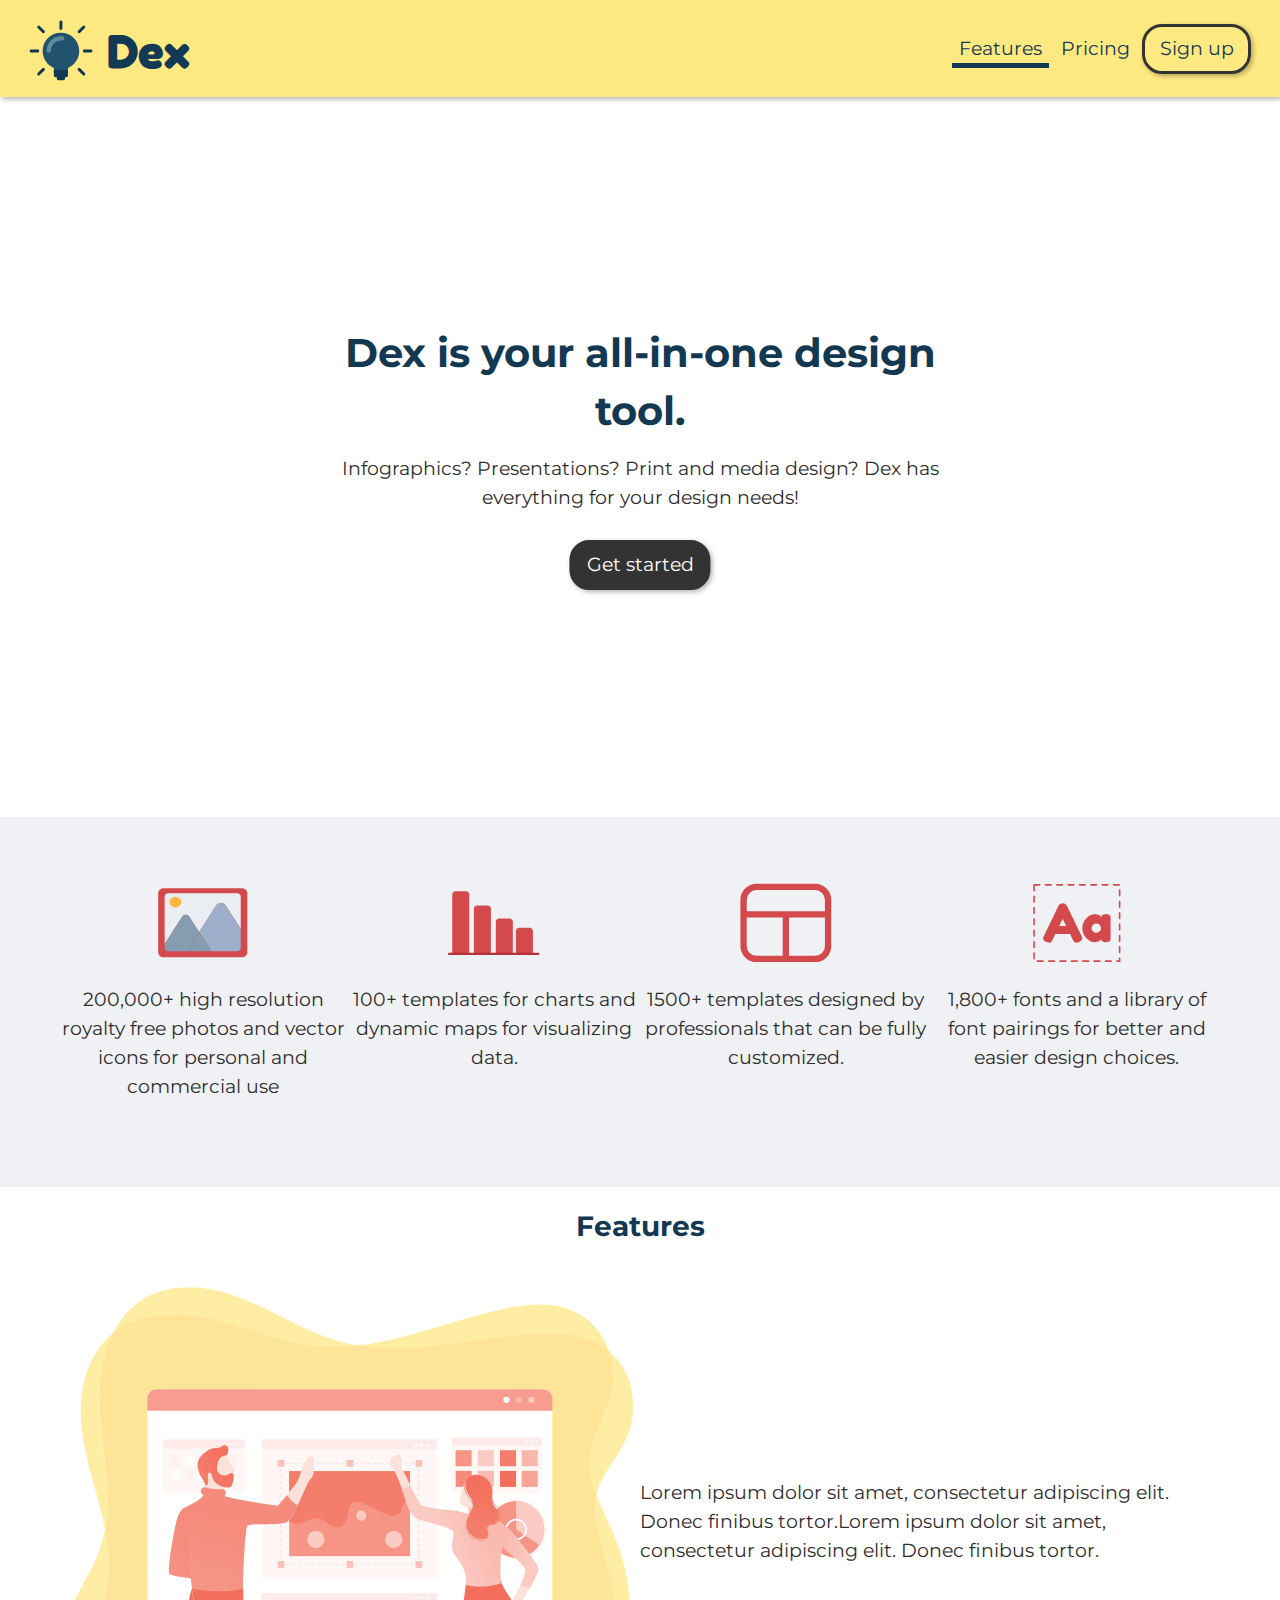
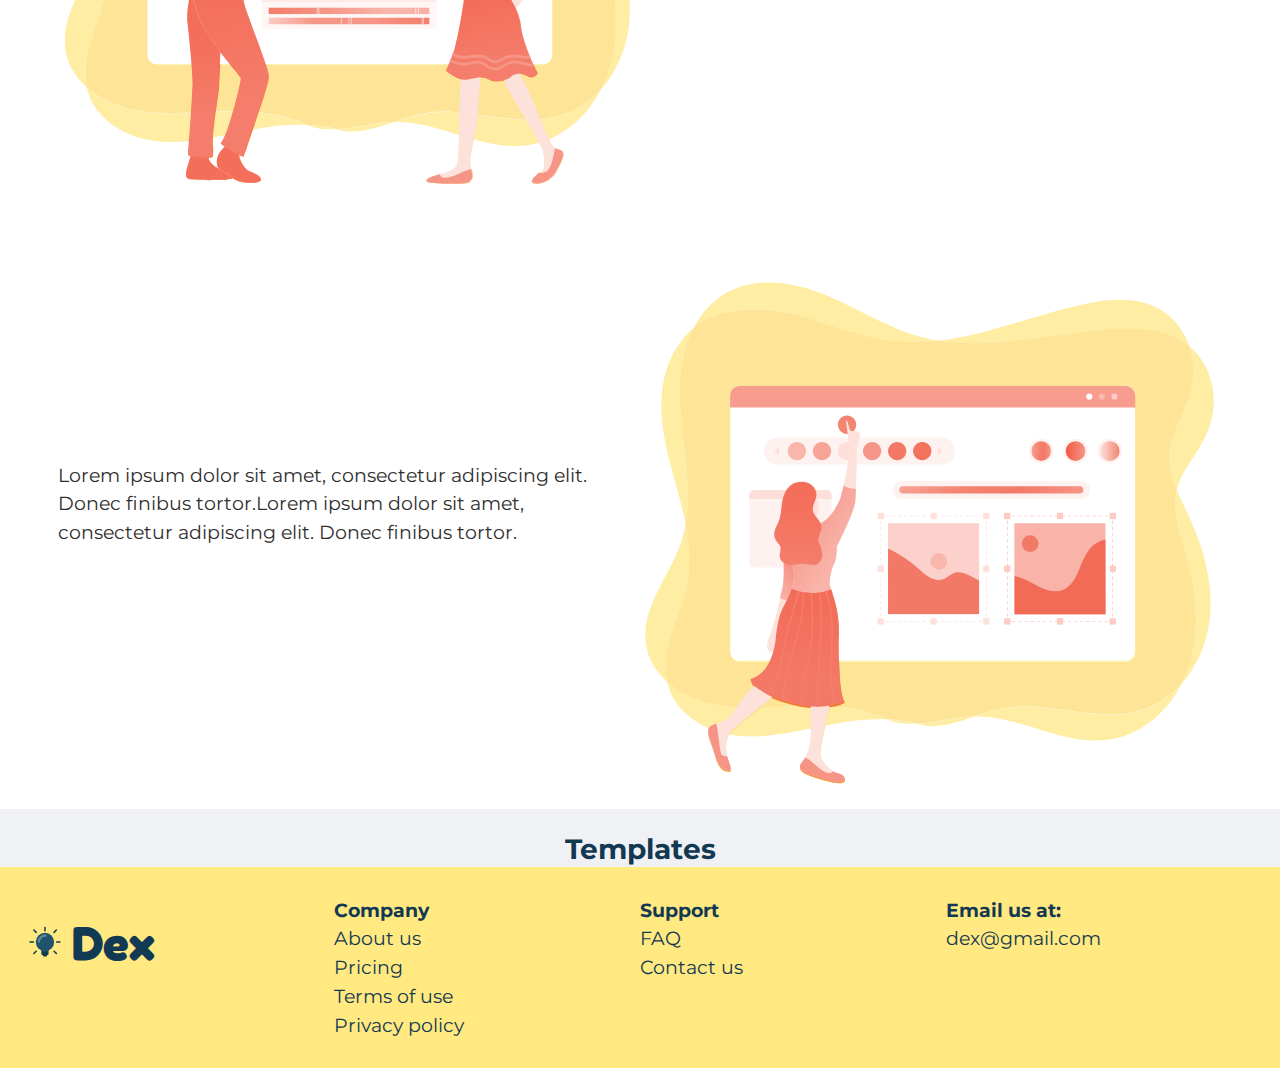
==== commit 6f235e5f: "Add input types to form" ====
--- a/pricing.html
+++ b/pricing.html
@@ -16,7 +16,7 @@
     <li><a href="#main"> Jump to main content</a></li>
   </ul>
 
-  <header role="banner">
+  <header class="header" role="banner">
     <div class="grid grid-middle gutter bgcolor">
       <h1 class="logo push-0 unit xs-1 s-1 m-1-2 l-1-2 pad-t-1-2 pad-b-1-2">
         <i class="icon i-64"><img src="images/main-icon.svg" alt=""></i>
@@ -35,7 +35,7 @@
   <main role="main" id="main">
     <section>
       <div class="banner embed embed-16by9">
-        <img class="embed-item" src="images/features-banner-pic.jpg" alt="">
+        <img class="embed-item" src="images/features-banner-pic" alt="">
         <div class="banner-content pin-c w-1 max-length gutter text-center">
           <h2 class="push-1-2">Dex is your all-in-one design tool.</h2>
           <p>Infographics? Presentations? Print and media design? Dex has everything for your design needs!</p>
--- a/css/type.css
+++ b/css/type.css
@@ -1,6 +1,6 @@
 /*
   Typografier || Code released under the UNLICENSE
-  https://typografier.web-dev.tools/#0,100,1.3,1.250,0;38,110,1.4,1.250,1;60,120,1.5,1.250,1;90,130,1.5,1.250,1
+  https://typografier.web-dev.tools/#0,100,1.3,1.067,0;38,110,1.4,1.200,1;60,120,1.5,1.200,1;90,130,1.5,1.200,1
 */
 
 html {
@@ -171,62 +171,62 @@
 }
 
 .tenamega {
-  font-size: 11.6415rem;
-  line-height: 15.275rem;
+  font-size: 2.0408rem;
+  line-height: 2.925rem;
 }
 
 .tenakilo {
-  font-size: 9.3132rem;
-  line-height: 12.35rem;
+  font-size: 1.9127rem;
+  line-height: 2.6rem;
 }
 
 .tena {
-  font-size: 7.4506rem;
-  line-height: 9.75rem;
+  font-size: 1.7926rem;
+  line-height: 2.6rem;
 }
 
 .nina {
-  font-size: 5.9605rem;
-  line-height: 7.8rem;
+  font-size: 1.68rem;
+  line-height: 2.275rem;
 }
 
 .yotta {
-  font-size: 4.7684rem;
-  line-height: 6.5rem;
+  font-size: 1.5745rem;
+  line-height: 2.275rem;
 }
 
 .zetta {
-  font-size: 3.8147rem;
-  line-height: 5.2rem;
+  font-size: 1.4757rem;
+  line-height: 1.95rem;
 }
 
 h1,
 .exa {
-  font-size: 3.0518rem;
-  line-height: 4.225rem;
+  font-size: 1.383rem;
+  line-height: 1.95rem;
 }
 
 h2,
 .peta {
-  font-size: 2.4414rem;
-  line-height: 3.25rem;
+  font-size: 1.2962rem;
+  line-height: 1.95rem;
 }
 
 h3,
 .tera {
-  font-size: 1.9531rem;
-  line-height: 2.6rem;
+  font-size: 1.2148rem;
+  line-height: 1.625rem;
 }
 
 h4,
 .giga {
-  font-size: 1.5625rem;
-  line-height: 2.275rem;
+  font-size: 1.1385rem;
+  line-height: 1.625rem;
 }
 
 h5,
 .mega {
-  font-size: 1.25rem;
+  font-size: 1.067rem;
   line-height: 1.625rem;
 }
 
@@ -240,23 +240,23 @@
 
 small,
 .milli {
-  font-size: .8rem;
+  font-size: .9372rem;
   line-height: 1.3rem;
 }
 
 .micro {
-  font-size: .64rem;
-  line-height: .975rem;
+  font-size: .8784rem;
+  line-height: 1.3rem;
 }
 
 .nano {
-  font-size: .512rem;
-  line-height: .65rem;
+  font-size: .8232rem;
+  line-height: 1.3rem;
 }
 
 .pico {
-  font-size: .4096rem;
-  line-height: .65rem;
+  font-size: .7715rem;
+  line-height: 1.3rem;
 }
 
 ul {
@@ -566,62 +566,62 @@
   }
 
   .tenamega {
-    font-size: 11.6415rem;
-    line-height: 15.4rem;
+    font-size: 7.4301rem;
+    line-height: 9.8rem;
   }
 
   .tenakilo {
-    font-size: 9.3132rem;
-    line-height: 12.25rem;
+    font-size: 6.1917rem;
+    line-height: 8.05rem;
   }
 
   .tena {
-    font-size: 7.4506rem;
-    line-height: 9.8rem;
+    font-size: 5.1598rem;
+    line-height: 7rem;
   }
 
   .nina {
-    font-size: 5.9605rem;
-    line-height: 8.05rem;
+    font-size: 4.2998rem;
+    line-height: 5.6rem;
   }
 
   .yotta {
-    font-size: 4.7684rem;
-    line-height: 6.3rem;
+    font-size: 3.5832rem;
+    line-height: 4.9rem;
   }
 
   .zetta {
-    font-size: 3.8147rem;
-    line-height: 5.25rem;
+    font-size: 2.986rem;
+    line-height: 4.2rem;
   }
 
   h1,
   .exa {
-    font-size: 3.0518rem;
-    line-height: 4.2rem;
+    font-size: 2.4883rem;
+    line-height: 3.5rem;
   }
 
   h2,
   .peta {
-    font-size: 2.4414rem;
-    line-height: 3.5rem;
+    font-size: 2.0736rem;
+    line-height: 2.8rem;
   }
 
   h3,
   .tera {
-    font-size: 1.9531rem;
-    line-height: 2.8rem;
+    font-size: 1.728rem;
+    line-height: 2.45rem;
   }
 
   h4,
   .giga {
-    font-size: 1.5625rem;
+    font-size: 1.44rem;
     line-height: 2.1rem;
   }
 
   h5,
   .mega {
-    font-size: 1.25rem;
+    font-size: 1.2rem;
     line-height: 1.75rem;
   }
 
@@ -635,22 +635,22 @@
 
   small,
   .milli {
-    font-size: .8rem;
+    font-size: .8333rem;
     line-height: 1.4rem;
   }
 
   .micro {
-    font-size: .64rem;
+    font-size: .6944rem;
     line-height: 1.05rem;
   }
 
   .nano {
-    font-size: .512rem;
-    line-height: .7rem;
+    font-size: .5787rem;
+    line-height: 1.05rem;
   }
 
   .pico {
-    font-size: .4096rem;
+    font-size: .4823rem;
     line-height: .7rem;
   }
 
@@ -983,62 +983,62 @@
   }
 
   .tenamega {
-    font-size: 11.6415rem;
-    line-height: 15.375rem;
+    font-size: 7.4301rem;
+    line-height: 9.75rem;
   }
 
   .tenakilo {
-    font-size: 9.3132rem;
-    line-height: 12.375rem;
+    font-size: 6.1917rem;
+    line-height: 8.25rem;
   }
 
   .tena {
-    font-size: 7.4506rem;
-    line-height: 9.75rem;
+    font-size: 5.1598rem;
+    line-height: 6.75rem;
   }
 
   .nina {
-    font-size: 5.9605rem;
-    line-height: 7.875rem;
+    font-size: 4.2998rem;
+    line-height: 5.625rem;
   }
 
   .yotta {
-    font-size: 4.7684rem;
-    line-height: 6.375rem;
+    font-size: 3.5832rem;
+    line-height: 4.875rem;
   }
 
   .zetta {
-    font-size: 3.8147rem;
-    line-height: 5.25rem;
+    font-size: 2.986rem;
+    line-height: 4.125rem;
   }
 
   h1,
   .exa {
-    font-size: 3.0518rem;
-    line-height: 4.125rem;
+    font-size: 2.4883rem;
+    line-height: 3.375rem;
   }
 
   h2,
   .peta {
-    font-size: 2.4414rem;
-    line-height: 3.375rem;
+    font-size: 2.0736rem;
+    line-height: 3rem;
   }
 
   h3,
   .tera {
-    font-size: 1.9531rem;
-    line-height: 2.625rem;
+    font-size: 1.728rem;
+    line-height: 2.25rem;
   }
 
   h4,
   .giga {
-    font-size: 1.5625rem;
-    line-height: 2.25rem;
+    font-size: 1.44rem;
+    line-height: 1.875rem;
   }
 
   h5,
   .mega {
-    font-size: 1.25rem;
+    font-size: 1.2rem;
     line-height: 1.875rem;
   }
 
@@ -1052,22 +1052,22 @@
 
   small,
   .milli {
-    font-size: .8rem;
+    font-size: .8333rem;
     line-height: 1.5rem;
   }
 
   .micro {
-    font-size: .64rem;
+    font-size: .6944rem;
     line-height: 1.125rem;
   }
 
   .nano {
-    font-size: .512rem;
+    font-size: .5787rem;
     line-height: .75rem;
   }
 
   .pico {
-    font-size: .4096rem;
+    font-size: .4823rem;
     line-height: .75rem;
   }
 
@@ -1400,62 +1400,62 @@
   }
 
   .tenamega {
-    font-size: 11.6415rem;
-    line-height: 15.375rem;
+    font-size: 7.4301rem;
+    line-height: 9.75rem;
   }
 
   .tenakilo {
-    font-size: 9.3132rem;
-    line-height: 12.375rem;
+    font-size: 6.1917rem;
+    line-height: 8.25rem;
   }
 
   .tena {
-    font-size: 7.4506rem;
-    line-height: 9.75rem;
+    font-size: 5.1598rem;
+    line-height: 6.75rem;
   }
 
   .nina {
-    font-size: 5.9605rem;
-    line-height: 7.875rem;
+    font-size: 4.2998rem;
+    line-height: 5.625rem;
   }
 
   .yotta {
-    font-size: 4.7684rem;
-    line-height: 6.375rem;
+    font-size: 3.5832rem;
+    line-height: 4.875rem;
   }
 
   .zetta {
-    font-size: 3.8147rem;
-    line-height: 5.25rem;
+    font-size: 2.986rem;
+    line-height: 4.125rem;
   }
 
   h1,
   .exa {
-    font-size: 3.0518rem;
-    line-height: 4.125rem;
+    font-size: 2.4883rem;
+    line-height: 3.375rem;
   }
 
   h2,
   .peta {
-    font-size: 2.4414rem;
-    line-height: 3.375rem;
+    font-size: 2.0736rem;
+    line-height: 3rem;
   }
 
   h3,
   .tera {
-    font-size: 1.9531rem;
-    line-height: 2.625rem;
+    font-size: 1.728rem;
+    line-height: 2.25rem;
   }
 
   h4,
   .giga {
-    font-size: 1.5625rem;
-    line-height: 2.25rem;
+    font-size: 1.44rem;
+    line-height: 1.875rem;
   }
 
   h5,
   .mega {
-    font-size: 1.25rem;
+    font-size: 1.2rem;
     line-height: 1.875rem;
   }
 
@@ -1469,22 +1469,22 @@
 
   small,
   .milli {
-    font-size: .8rem;
+    font-size: .8333rem;
     line-height: 1.5rem;
   }
 
   .micro {
-    font-size: .64rem;
+    font-size: .6944rem;
     line-height: 1.125rem;
   }
 
   .nano {
-    font-size: .512rem;
+    font-size: .5787rem;
     line-height: .75rem;
   }
 
   .pico {
-    font-size: .4096rem;
+    font-size: .4823rem;
     line-height: .75rem;
   }
 
--- a/css/main.css
+++ b/css/main.css
@@ -55,6 +55,12 @@
   outline: 3px solid #73a9fc;
 }
 
+.nav a:hover {
+  background-color: #fff;
+  border-color: #dc6063;
+  color: #dc6063;
+}
+
 main h2, h3 {
   color: #133852;
 }
@@ -86,6 +92,10 @@
   color: #dc6063;
 }
 
+.header {
+  box-shadow: 2px 2px 5px rgba(0, 0, 0, .3);
+}
+
 @media only screen and (min-width: 38em) {
 
   .logo {
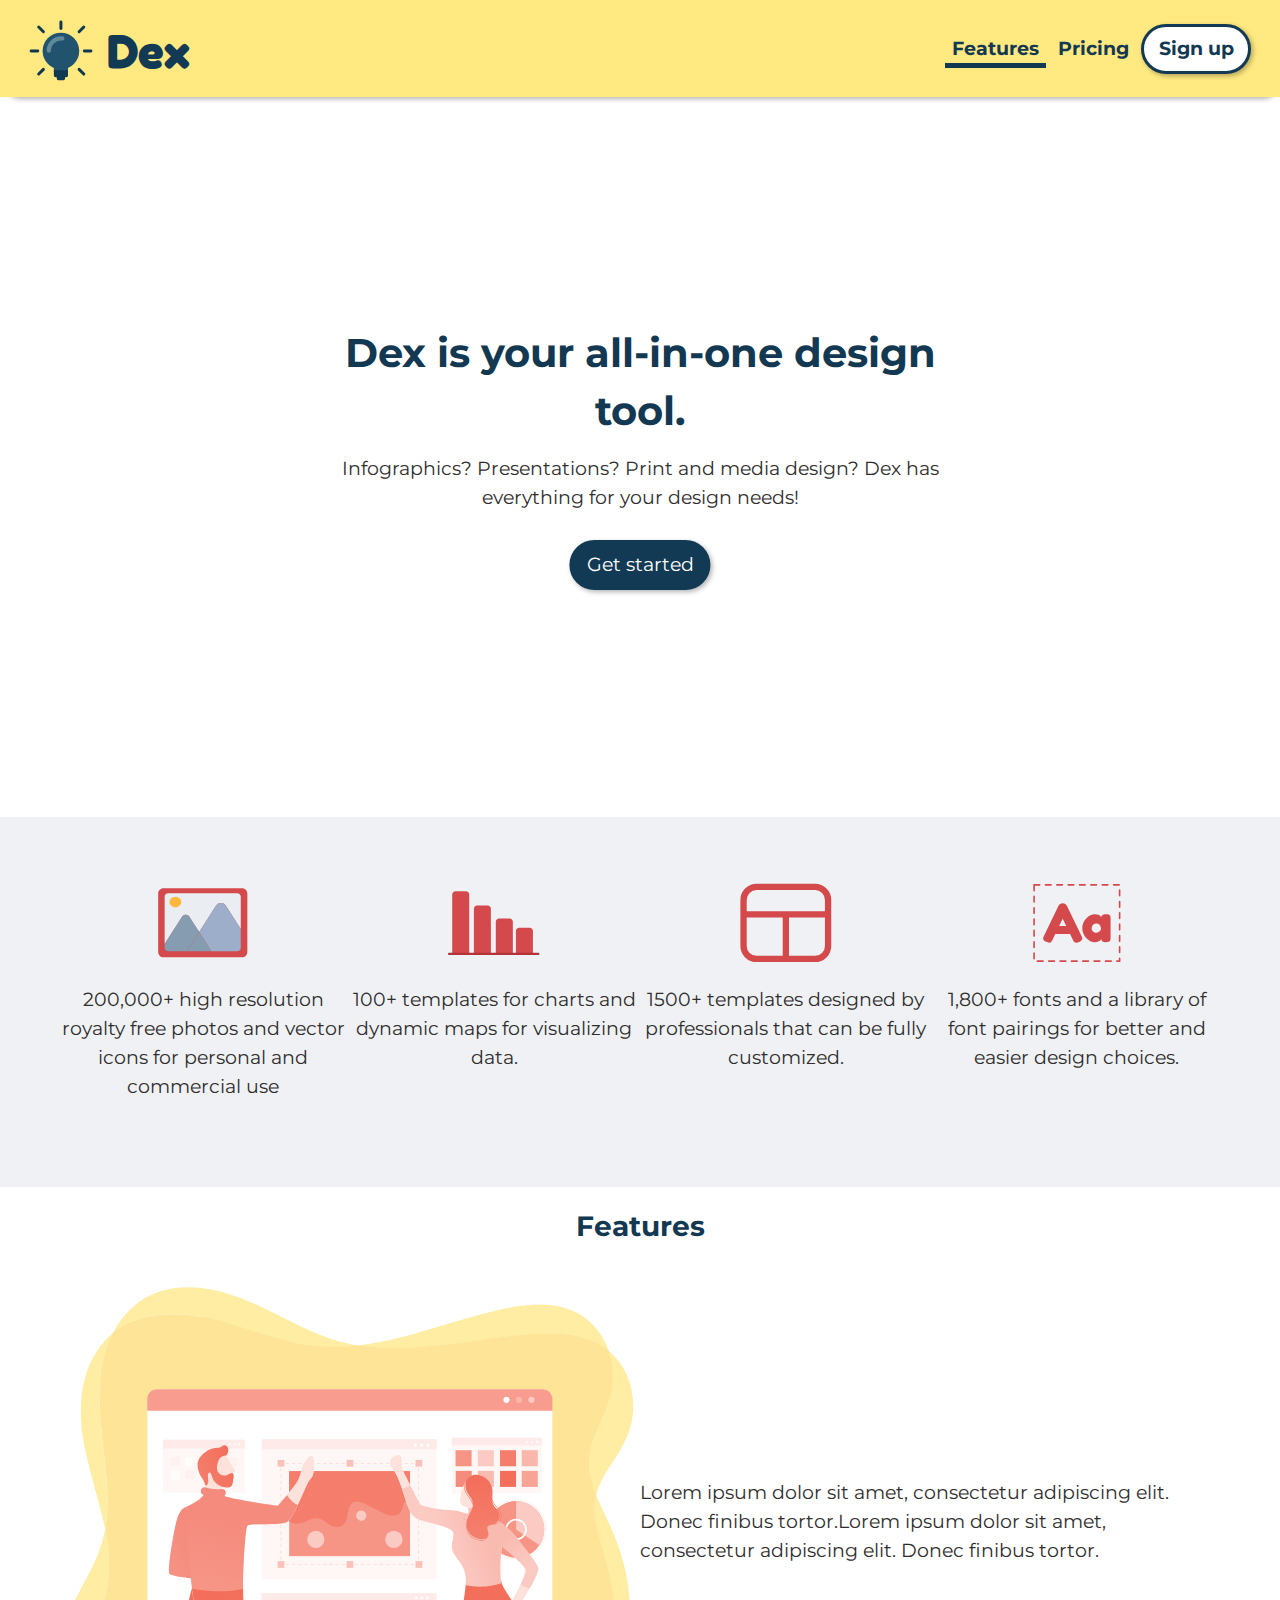
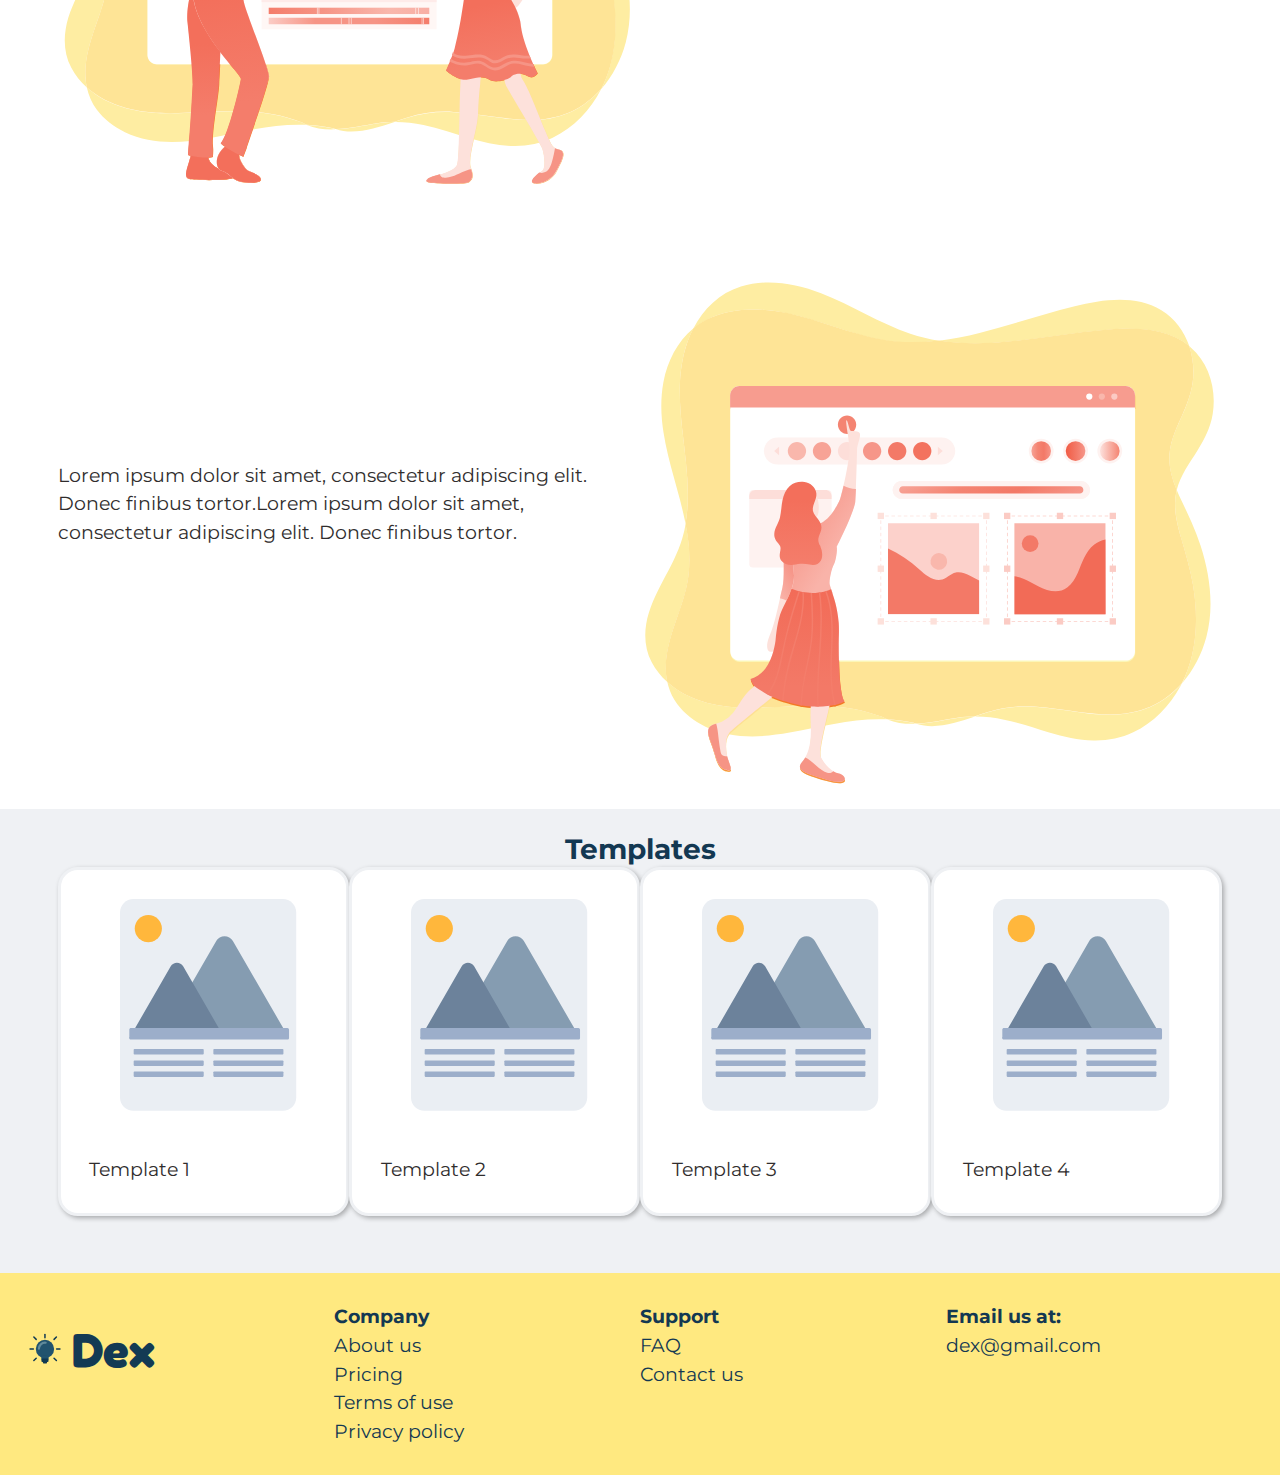
==== commit bad12a52: "Add tempate cards in features page" ====
--- a/pricing.html
+++ b/pricing.html
@@ -23,7 +23,7 @@
         <a class="icon-link" href="index.html"><span class="name exa icon-label text-left">Dex </span></a>
       </h1>
       <nav role="navigation" id="nav" class="nav unit xs-1 s-1 m-1-2 l-1-2 pad-t-1-2 pad-b-1-2">
-        <ul class="list-group-inline kilo push-0">
+        <ul class="bold list-group-inline kilo push-0">
           <li><a class="ib gutter-1-4 current" href="pricing.html"><span>Features</span></a></li>
           <li><a class="ib gutter-1-4" href="tour.html"><span>Pricing</span></a></li>
           <li> <a class="btn btn-ghost" href="sign-up.html">Sign up</a></li>
@@ -95,6 +95,29 @@
           <h3 class="giga push-0"> Templates </h3>
         </div>
 
+        <div class="pad-b-2 grid gutter-2 graybg">
+
+        <div class="unit xs-1 s-1 m-1-2 l-1-4 xl-1-4 card w-1-2">
+          <img class="img-flex" src="images/templates.svg">
+          <p class="gutter"> Template 1 </p>
+        </div>
+
+        <div class="unit xs-1 s-1 m-1-2 l-1-4 xl-1-4 card w-1-2">
+          <img class="img-flex" src="images/templates.svg">
+          <p class="gutter"> Template 2 </p>
+        </div>
+
+        <div class="unit xs-1 s-1 m-1-2 l-1-4 xl-1-4 card w-1-2">
+          <img class="img-flex" src="images/templates.svg">
+          <p class="gutter"> Template 3 </p>
+        </div>
+
+        <div class="unit xs-1 s-1 m-1-2 l-1-4 xl-1-4 card w-1-2">
+          <img class="img-flex" src="images/templates.svg">
+          <p class="gutter"> Template 4 </p>
+        </div>
+
+        </div>
       </article>
     </section>
   </main>
--- a/css/main.css
+++ b/css/main.css
@@ -41,14 +41,21 @@
 }
 
 .btn {
-  border-radius: 20px;
+  background-color: #133a54;
+  border-color: #133a54;
+  border-radius: 30px;
   box-shadow: 2px 2px 5px rgba(0, 0, 0, .3);
 }
 
 .btn:hover {
   background-color: #fff;
-  border-color: #fff;
+  border-color: #133a54;
   color: #133a54;
+}
+
+.btn-ghost {
+  background-color: #fff;
+  border-color: #133a54;
 }
 
 .nav a:focus {
@@ -56,6 +63,16 @@
 }
 
 .nav a:hover {
+  background-color: #fff;
+  border-color: #dc6063;
+  color: #dc6063;
+}
+
+footer a:focus {
+  outline: 3px solid #73a9fc;
+}
+
+footer a:hover {
   background-color: #fff;
   border-color: #dc6063;
   color: #dc6063;
@@ -94,8 +111,15 @@
 
 .header {
   box-shadow: 2px 2px 5px rgba(0, 0, 0, .3);
+  border-radius: 20px;
 }
 
+.card {
+  background-color: #fff;
+  border: 3px solid #eff1f4;
+  box-shadow: 2px 2px 5px rgba(0, 0, 0, .3);
+  border-radius: 20px;
+}
 @media only screen and (min-width: 38em) {
 
   .logo {
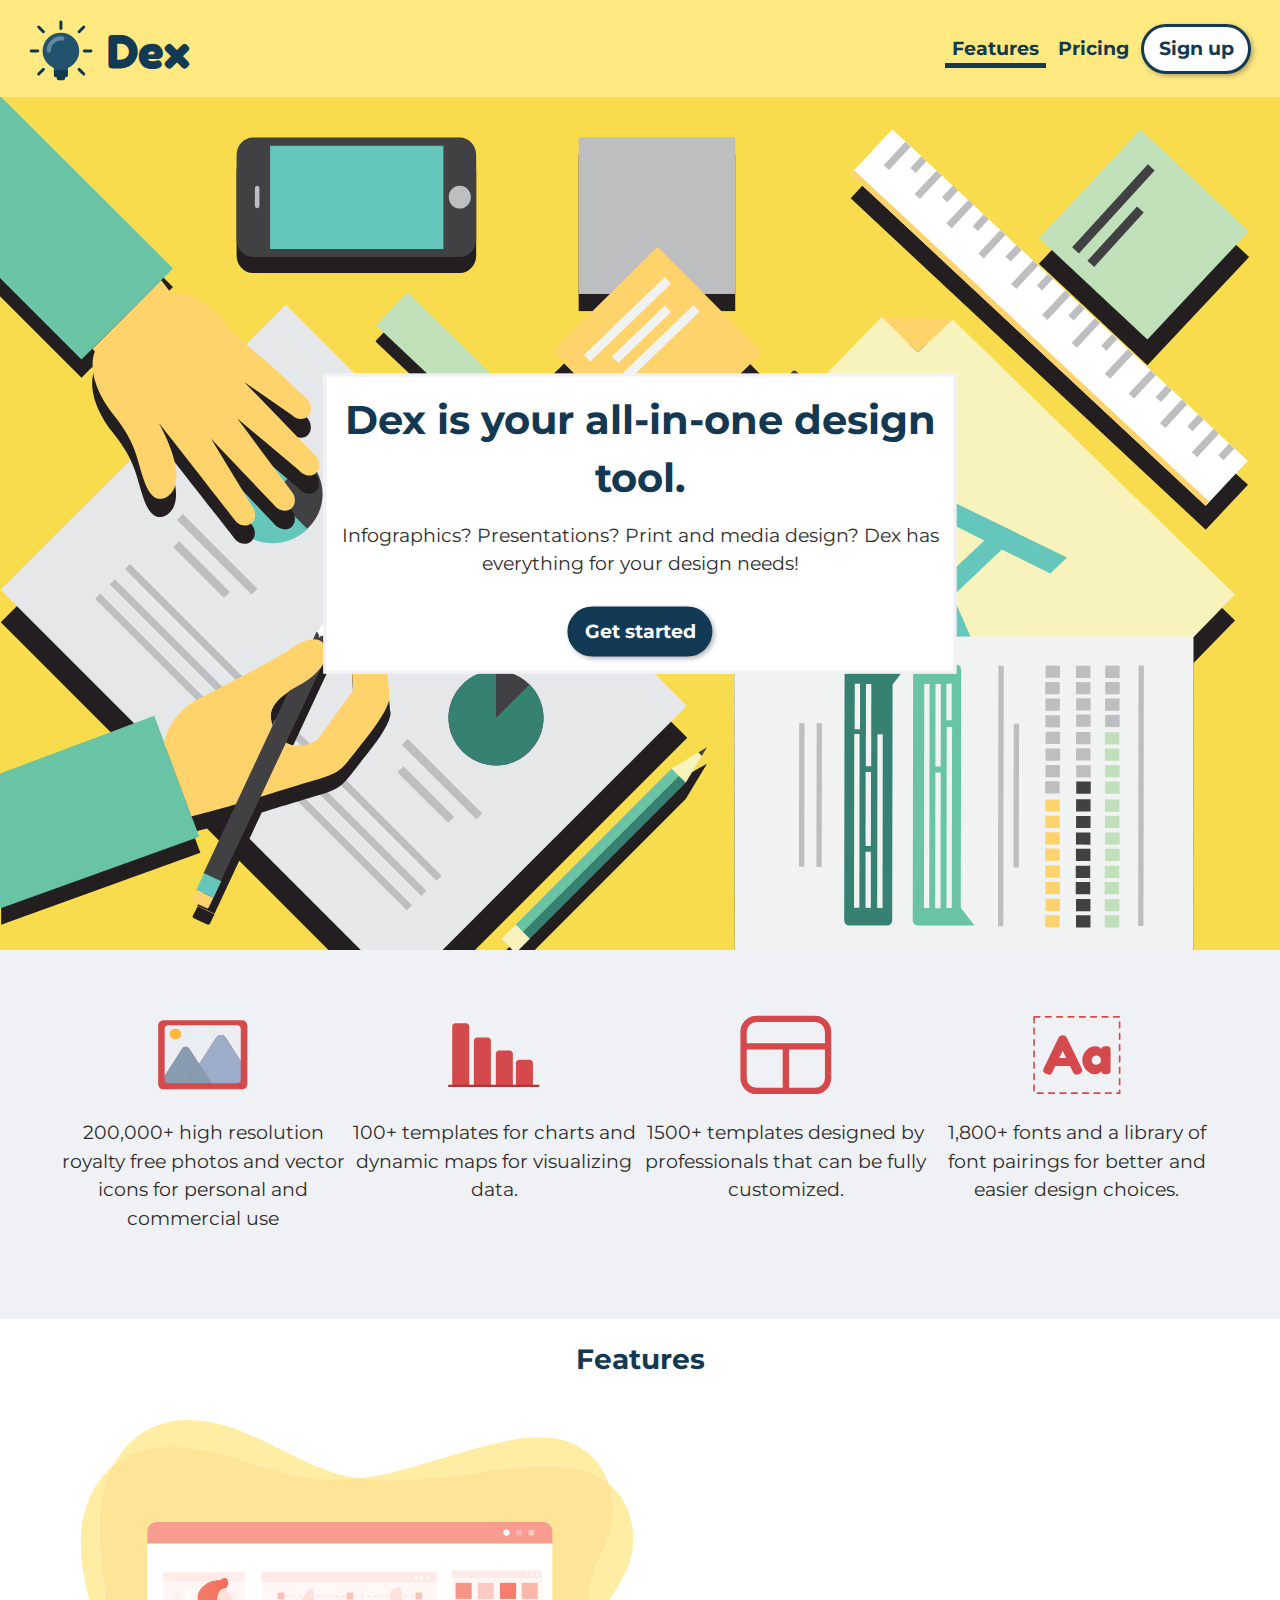
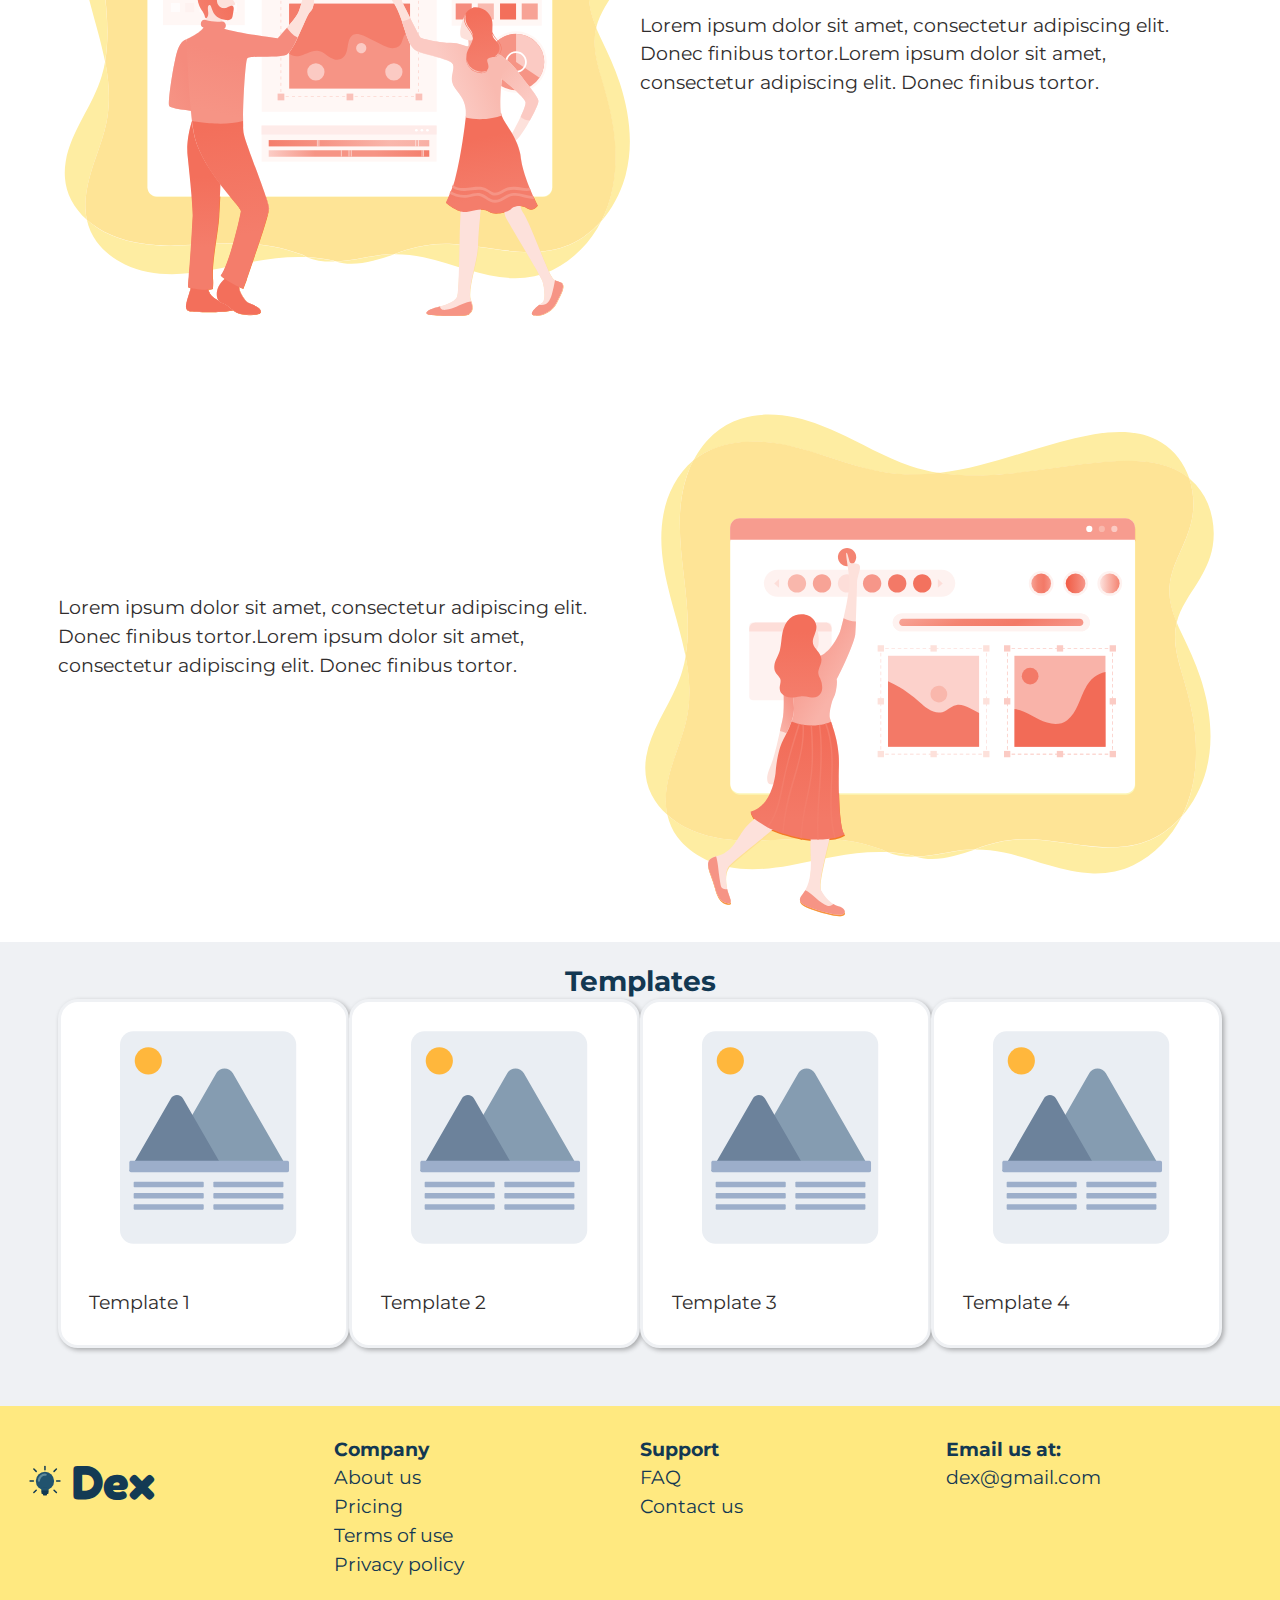
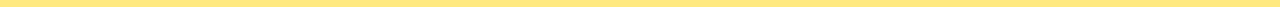
==== commit 12e23597: "Fix banner in features and sign up page" ====
--- a/pricing.html
+++ b/pricing.html
@@ -34,12 +34,14 @@
 
   <main role="main" id="main">
     <section>
-      <div class="banner embed embed-16by9">
-        <img class="embed-item" src="images/features-banner-pic" alt="">
+      <div class="banner embed embed-3by2">
+        <img class="embed-item" src="images/signup-banner-pic.svg" alt="">
         <div class="banner-content pin-c w-1 max-length gutter text-center">
-          <h2 class="push-1-2">Dex is your all-in-one design tool.</h2>
-          <p>Infographics? Presentations? Print and media design? Dex has everything for your design needs!</p>
-          <a class="btn" href="#">Get started</a>
+          <div class="whitebg pad-t-1-2 pad-b-1-2">
+            <h2 class="push-1-2">Dex is your all-in-one design tool.</h2>
+            <p>Infographics? Presentations? Print and media design? Dex has everything for your design needs!</p>
+            <a class="bold btn" href="#">Get started</a>
+          </div>
         </div>
       </div>
 
@@ -97,25 +99,25 @@
 
         <div class="pad-b-2 grid gutter-2 graybg">
 
-        <div class="unit xs-1 s-1 m-1-2 l-1-4 xl-1-4 card w-1-2">
-          <img class="img-flex" src="images/templates.svg">
-          <p class="gutter"> Template 1 </p>
-        </div>
+          <div class="unit xs-1 s-1 m-1-2 l-1-4 xl-1-4 card w-1-2">
+            <img class="img-flex" src="images/templates.svg" alt="">
+            <p class="gutter"> Template 1 </p>
+          </div>
 
-        <div class="unit xs-1 s-1 m-1-2 l-1-4 xl-1-4 card w-1-2">
-          <img class="img-flex" src="images/templates.svg">
-          <p class="gutter"> Template 2 </p>
-        </div>
+          <div class="unit xs-1 s-1 m-1-2 l-1-4 xl-1-4 card w-1-2">
+            <img class="img-flex" src="images/templates.svg" alt="">
+            <p class="gutter"> Template 2 </p>
+          </div>
 
-        <div class="unit xs-1 s-1 m-1-2 l-1-4 xl-1-4 card w-1-2">
-          <img class="img-flex" src="images/templates.svg">
-          <p class="gutter"> Template 3 </p>
-        </div>
+          <div class="unit xs-1 s-1 m-1-2 l-1-4 xl-1-4 card w-1-2">
+            <img class="img-flex" src="images/templates.svg" alt="">
+            <p class="gutter"> Template 3 </p>
+          </div>
 
-        <div class="unit xs-1 s-1 m-1-2 l-1-4 xl-1-4 card w-1-2">
-          <img class="img-flex" src="images/templates.svg">
-          <p class="gutter"> Template 4 </p>
-        </div>
+          <div class="unit xs-1 s-1 m-1-2 l-1-4 xl-1-4 card w-1-2">
+            <img class="img-flex" src="images/templates.svg" alt="">
+            <p class="gutter"> Template 4 </p>
+          </div>
 
         </div>
       </article>
--- a/css/main.css
+++ b/css/main.css
@@ -35,6 +35,11 @@
   background-color: #eff1f4;
 }
 
+.whitebg {
+  background-color: #fff;
+  border: 3px solid #eff1f4;
+}
+
 .nav a {
   color: #133852;
   text-decoration: none;
@@ -49,7 +54,7 @@
 
 .btn:hover {
   background-color: #fff;
-  border-color: #133a54;
+  border-color: #fff;
   color: #133a54;
 }
 
@@ -58,14 +63,19 @@
   border-color: #133a54;
 }
 
+.btn-ghost:hover {
+  background-color: #133a54;
+  border-color: #fff;
+}
+
 .nav a:focus {
   outline: 3px solid #73a9fc;
 }
 
 .nav a:hover {
-  background-color: #fff;
-  border-color: #dc6063;
-  color: #dc6063;
+  background-color: #133a54;
+  border-color: #133a54;
+  color: #fff;
 }
 
 footer a:focus {
@@ -120,6 +130,7 @@
   box-shadow: 2px 2px 5px rgba(0, 0, 0, .3);
   border-radius: 20px;
 }
+
 @media only screen and (min-width: 38em) {
 
   .logo {
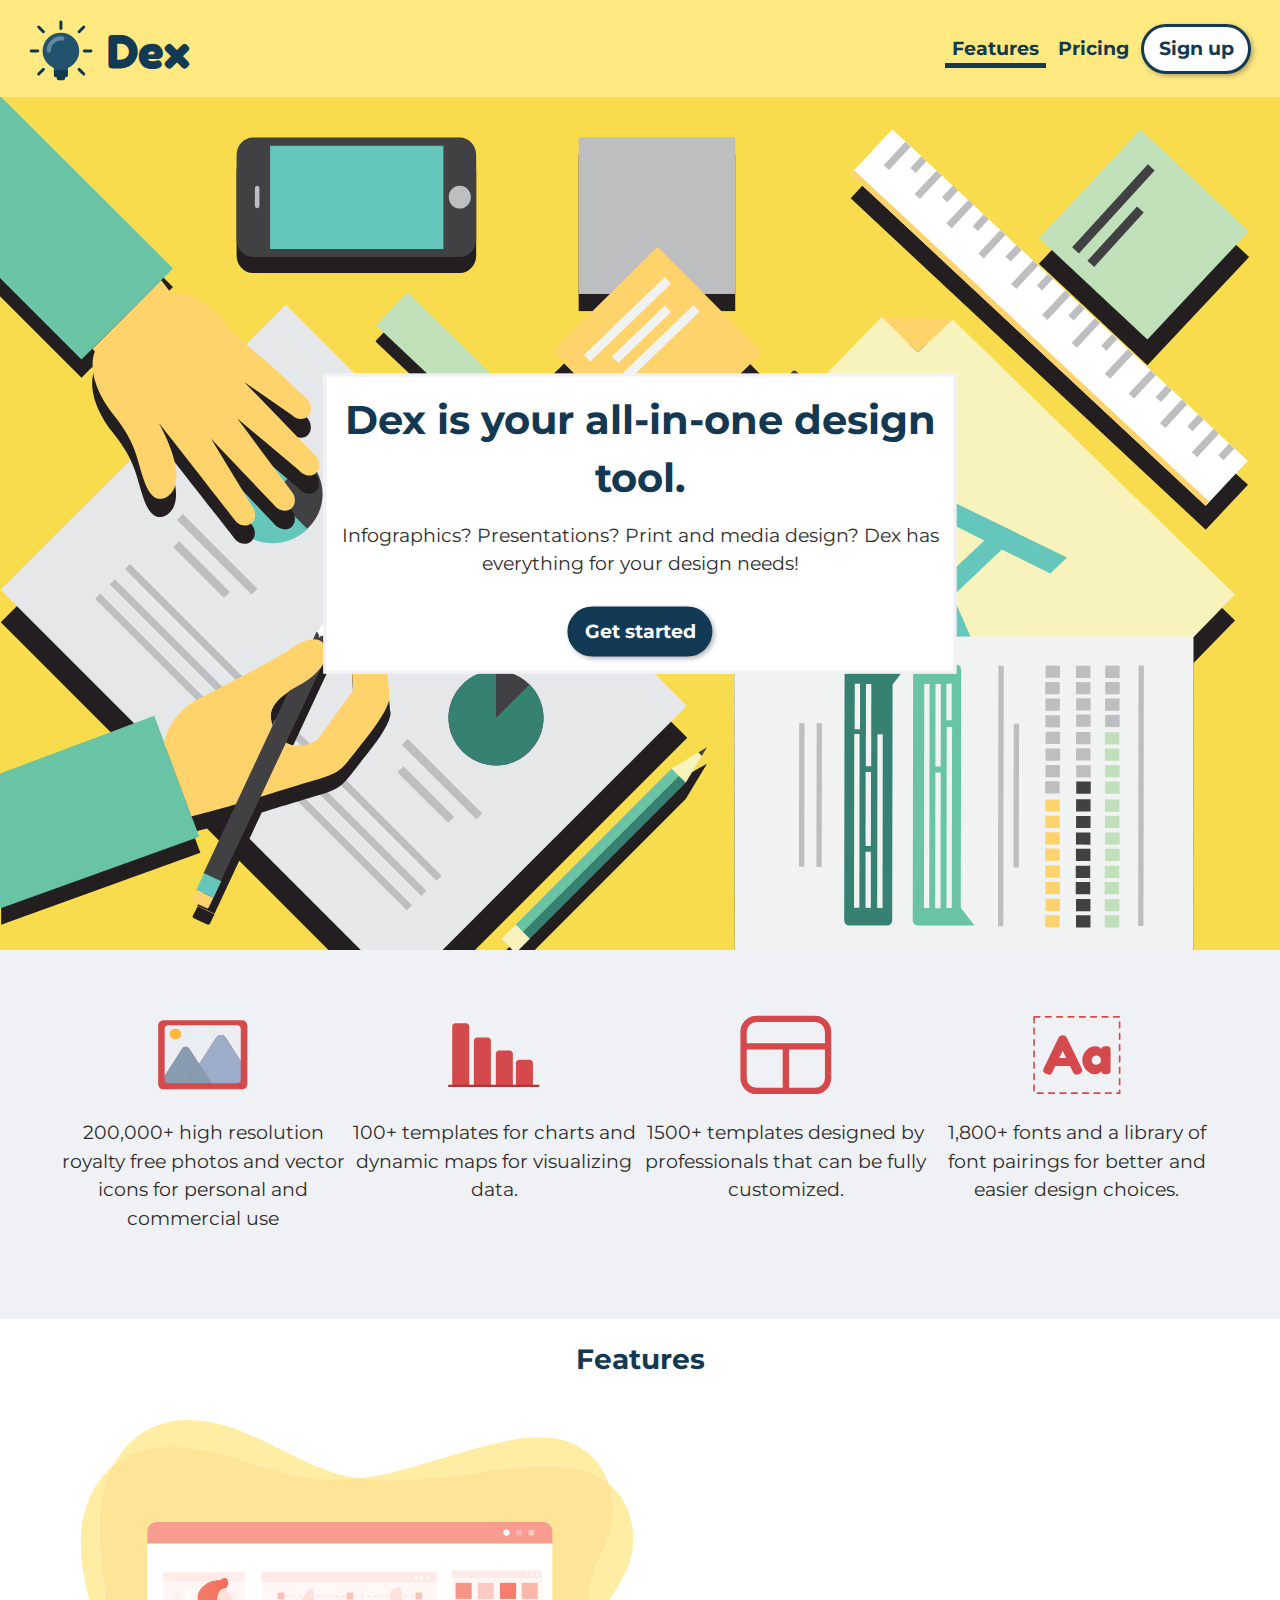
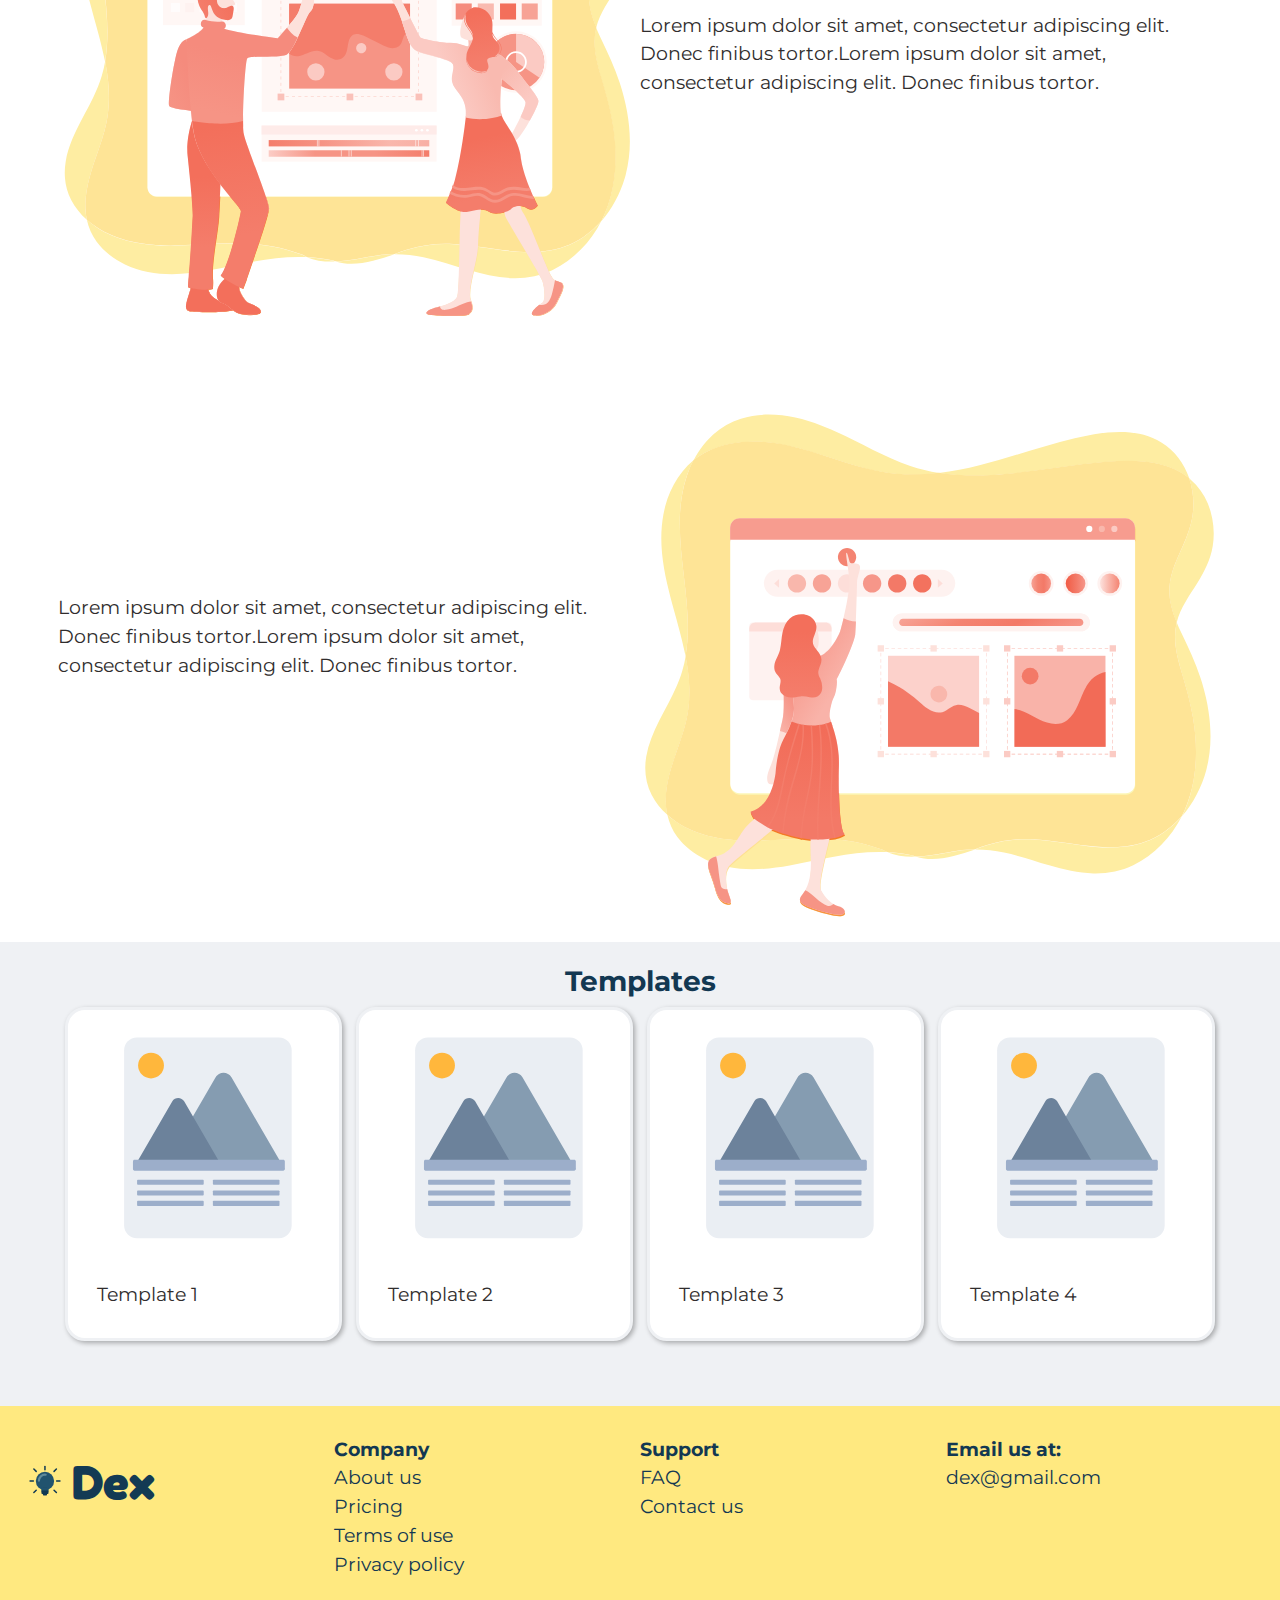
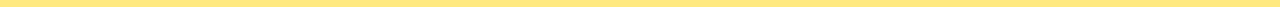
==== commit 443410b2: "Fix cards in features page" ====
--- a/pricing.html
+++ b/pricing.html
@@ -97,27 +97,35 @@
           <h3 class="giga push-0"> Templates </h3>
         </div>
 
-        <div class="pad-b-2 grid gutter-2 graybg">
+        <ul class="list-group grid-stretch pad-b-2 grid gutter-2 graybg">
 
-          <div class="unit xs-1 s-1 m-1-2 l-1-4 xl-1-4 card w-1-2">
-            <img class="img-flex" src="images/templates.svg" alt="">
-            <p class="gutter"> Template 1 </p>
+          <li class="unit xs-1 s-1 m-1-2 l-1-4 xl-1-4  w-1-2 island-1-4 unit-content-distribute">
+            <div class="card">
+              <img class="img-flex" src="images/templates.svg" alt="">
+              <p class="gutter"> Template 1 </p>
+            </div>
+          </li>
+
+          <li class="unit xs-1 s-1 m-1-2 l-1-4 xl-1-4 w-1-2 island-1-4 unit-content-distribute">
+            <div class="card">
+              <img class="img-flex" src="images/templates.svg" alt="">
+              <p class="gutter"> Template 2 </p>
           </div>
+          </li>
 
-          <div class="unit xs-1 s-1 m-1-2 l-1-4 xl-1-4 card w-1-2">
-            <img class="img-flex" src="images/templates.svg" alt="">
-            <p class="gutter"> Template 2 </p>
+          <li class="unit xs-1 s-1 m-1-2 l-1-4 xl-1-4 w-1-2 island-1-4 unit-content-distribute">
+            <div class="card">
+              <img class="img-flex" src="images/templates.svg" alt="">
+              <p class="gutter"> Template 3 </p>
           </div>
+          </li>
 
-          <div class="unit xs-1 s-1 m-1-2 l-1-4 xl-1-4 card w-1-2">
-            <img class="img-flex" src="images/templates.svg" alt="">
-            <p class="gutter"> Template 3 </p>
+          <li class="unit xs-1 s-1 m-1-2 l-1-4 xl-1-4 w-1-2 island-1-4 unit-content-distribute">
+            <div class="card">
+              <img class="img-flex" src="images/templates.svg" alt="">
+              <p class="gutter"> Template 4 </p>
           </div>
-
-          <div class="unit xs-1 s-1 m-1-2 l-1-4 xl-1-4 card w-1-2">
-            <img class="img-flex" src="images/templates.svg" alt="">
-            <p class="gutter"> Template 4 </p>
-          </div>
+          </li>
 
         </div>
       </article>
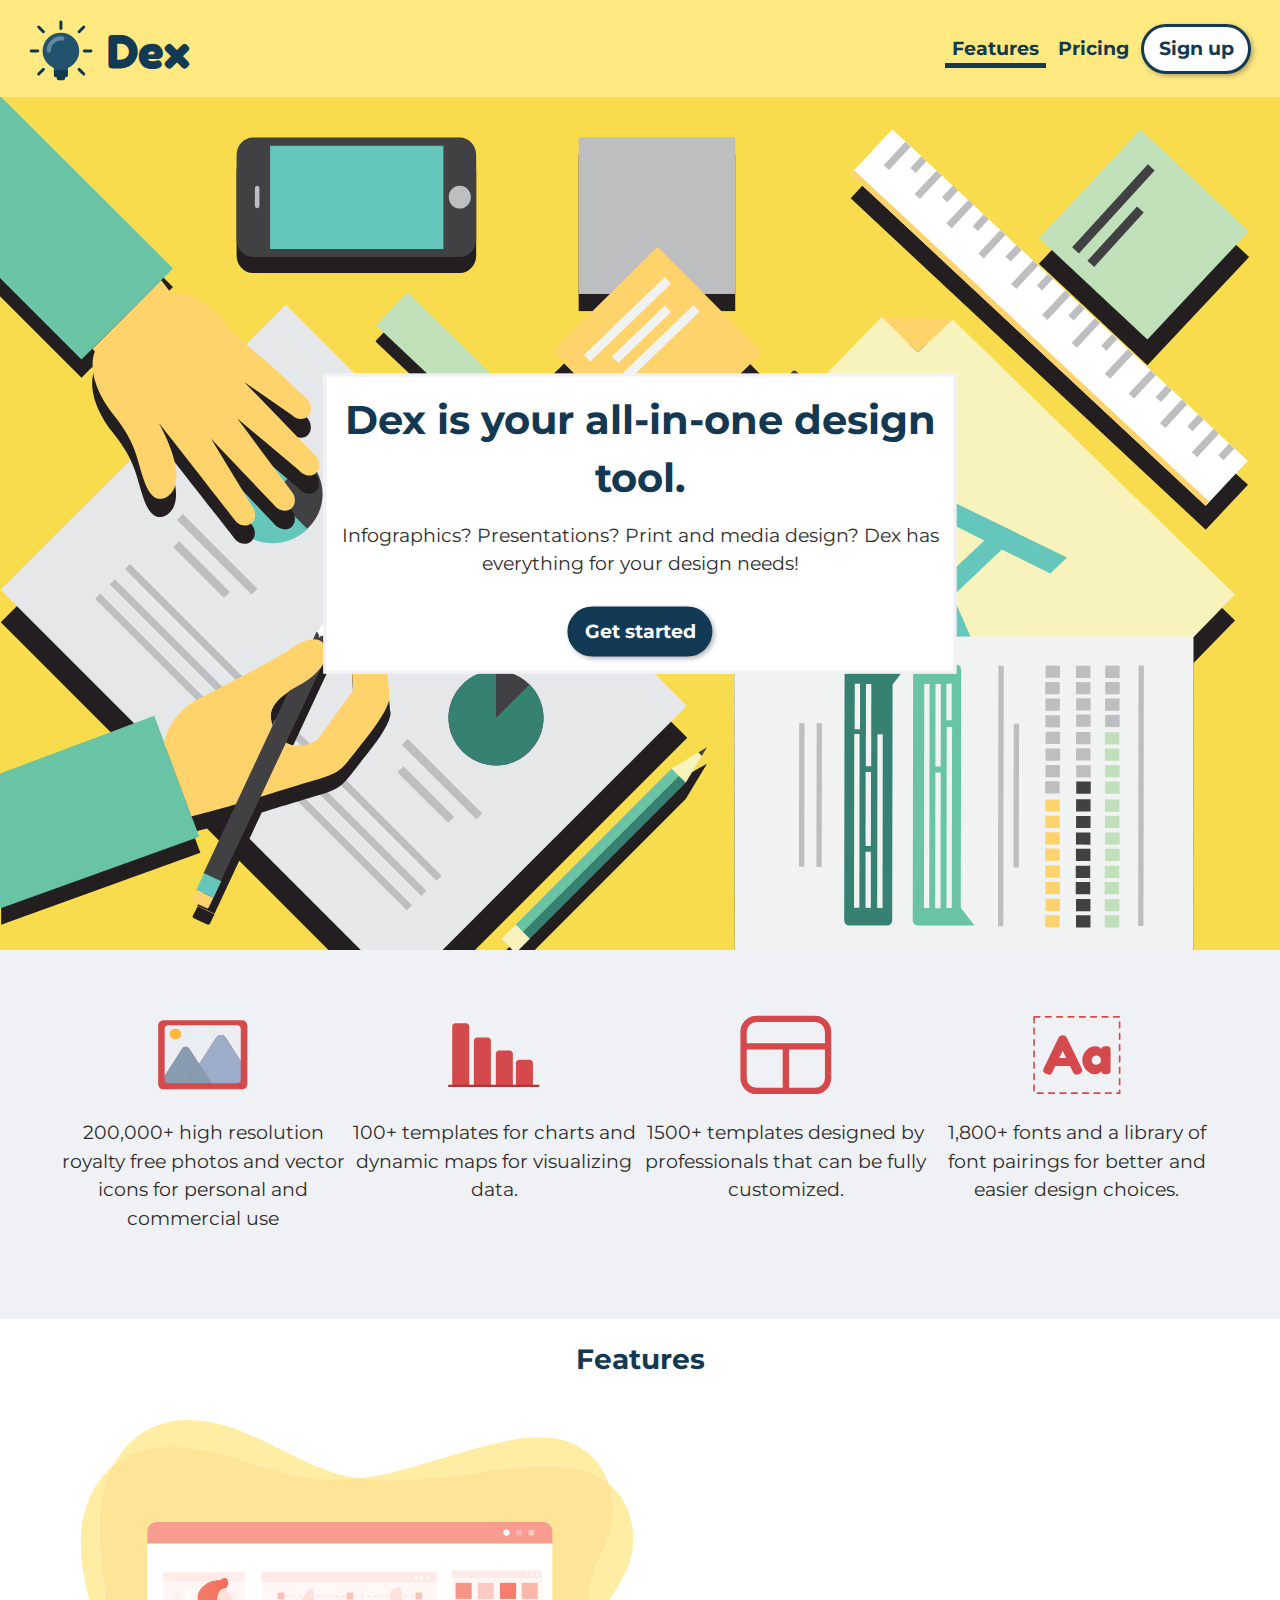
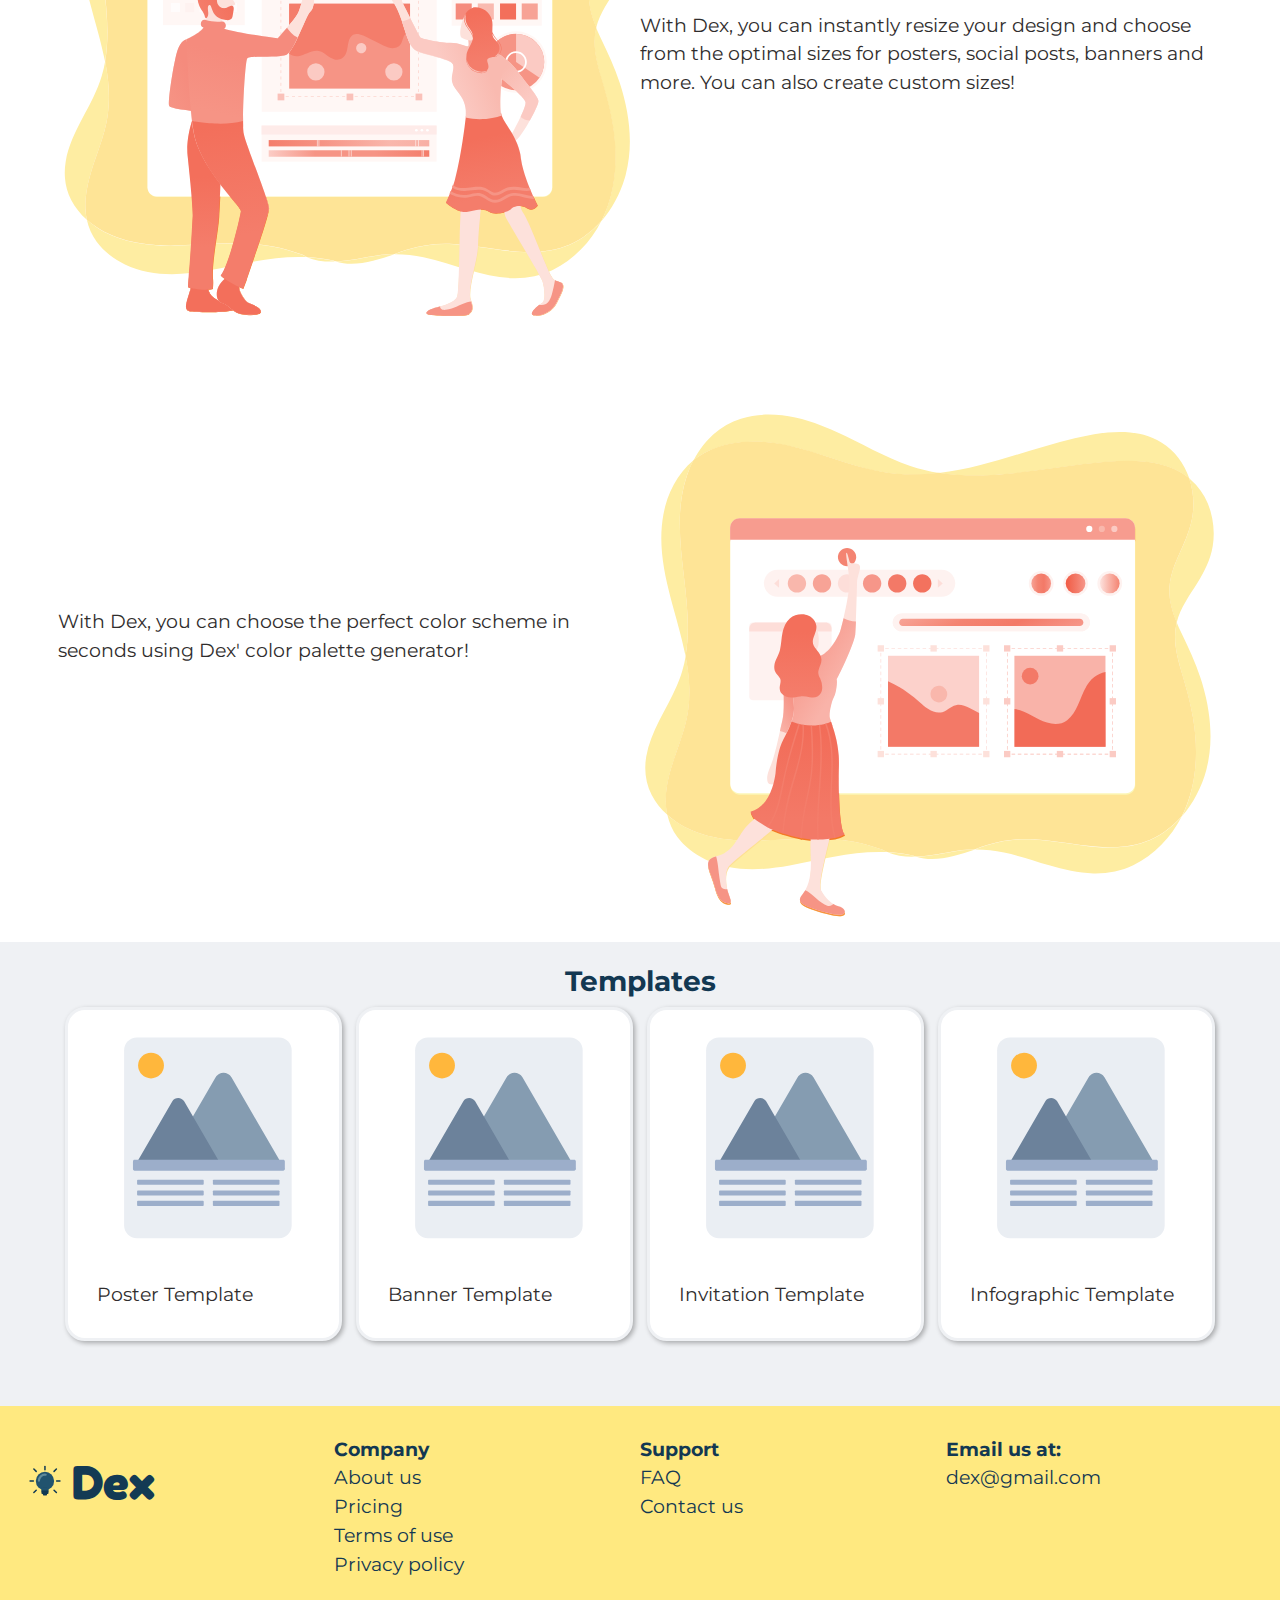
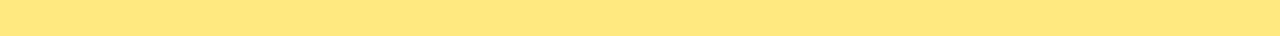
==== commit 08042c58: "Update body copy" ====
--- a/pricing.html
+++ b/pricing.html
@@ -19,7 +19,7 @@
   <header class="header" role="banner">
     <div class="grid grid-middle gutter bgcolor">
       <h1 class="logo push-0 unit xs-1 s-1 m-1-2 l-1-2 pad-t-1-2 pad-b-1-2">
-        <i class="icon i-64"><img src="images/main-icon.svg" alt=""></i>
+        <i class="icon i-64"><img src="images/main-icon.svg" alt="" role="presentation"></i>
         <a class="icon-link" href="index.html"><span class="name exa icon-label text-left">Dex </span></a>
       </h1>
       <nav role="navigation" id="nav" class="nav unit xs-1 s-1 m-1-2 l-1-2 pad-t-1-2 pad-b-1-2">
@@ -35,7 +35,7 @@
   <main role="main" id="main">
     <section>
       <div class="banner embed embed-3by2">
-        <img class="embed-item" src="images/signup-banner-pic.svg" alt="">
+        <img class="embed-item" src="images/signup-banner-pic.svg" alt="" role="presentation">
         <div class="banner-content pin-c w-1 max-length gutter text-center">
           <div class="whitebg pad-t-1-2 pad-b-1-2">
             <h2 class="push-1-2">Dex is your all-in-one design tool.</h2>
@@ -49,20 +49,20 @@
         <div class="gutter-2 center-flow pad-b-2 gutter grid graybg">
 
           <div class="pad-t-2 unit xs-1 s-1 m-1-2 l-1-4 xl-1-4">
-            <i> <img class="img-flex i-96 push-1-2 center-block" src="images/features-list-icon1.svg" alt=""> </i>
+            <i> <img class="img-flex i-96 push-1-2 center-block" src="images/features-list-icon1.svg" alt="Icon for photos"> </i>
             <p class="kilo">200,000+ high resolution royalty free photos and vector icons for personal and commercial use</p>
           </div>
 
           <div class="pad-t-2 unit xs-1 s-1 m-1-2 l-1-4 xl-1-4">
-            <i> <img class="img-flex i-96 push-1-2 center-block" src="images/features-list-icon2.svg" alt=""> </i>
+            <i> <img class="img-flex i-96 push-1-2 center-block" src="images/features-list-icon2.svg" alt="Icon for charts"> </i>
             <p class="kilo">100+ templates for charts and dynamic maps for visualizing data.</p>
           </div>
           <div class="pad-t-2 unit xs-1 s-1 m-1-2 l-1-4 xl-1-4">
-            <i> <img class="img-flex i-96 push-1-2 center-block" src="images/features-list-icon3.svg" alt=""> </i>
+            <i> <img class="img-flex i-96 push-1-2 center-block" src="images/features-list-icon3.svg" alt="Icon for templates"> </i>
             <p class="kilo">1500+ templates designed by professionals that can be fully customized. </p>
           </div>
           <div class="pad-t-2 unit xs-1 s-1 m-1-2 l-1-4 xl-1-4">
-            <i> <img class="img-flex i-96 push-1-2 center-block" src="images/features-list-icon4.svg" alt=""> </i>
+            <i> <img class="img-flex i-96 push-1-2 center-block" src="images/features-list-icon4.svg" alt="Icon for fonts"> </i>
             <p class="kilo"> 1,800+ fonts and a library of font pairings for better and easier design choices.</p>
           </div>
         </div>
@@ -75,19 +75,19 @@
 
         <div class="grid gutter-2 center-content-horizontal">
           <div class="unit xs-1 s-1 m-1-2 l-1-2">
-            <img class="img-flex" src="images/features-list-1.svg" alt="">
+            <img class="img-flex" src="images/features-list-1.svg" alt="" role="presentation">
           </div>
           <div class="unit xs-1 s-1 m-1-2 l-1-2">
-            <p> Lorem ipsum dolor sit amet, consectetur adipiscing elit. Donec finibus tortor.Lorem ipsum dolor sit amet, consectetur adipiscing elit. Donec finibus tortor.</p>
+            <p> With Dex, you can instantly resize your design and choose from the optimal sizes for posters, social posts, banners and more. You can also create custom sizes!</p>
           </div>
         </div>
 
         <div class="grid gutter-2 center-content-horizontal">
           <div class="unit xs-1 s-1 m-1-2 l-1-2 unit-push-m-1-2 unit-push-l-1-2 unit-push-xl-1-2">
-            <img class="img-flex" src="images/features-list-2.svg" alt="">
+            <img class="img-flex" src="images/features-list-2.svg" alt="" role="presentation">
           </div>
           <div class="unit xs-1 s-1 m-1-2 l-1-2 unit-pull-m-1-2 unit-pull-l-1-2 unit-push-xl-1-2">
-            <p> Lorem ipsum dolor sit amet, consectetur adipiscing elit. Donec finibus tortor.Lorem ipsum dolor sit amet, consectetur adipiscing elit. Donec finibus tortor.</p>
+            <p> With Dex, you can choose the perfect color scheme in seconds using Dex' color palette generator!</p>
           </div>
         </div>
       </article>
@@ -99,43 +99,43 @@
 
         <ul class="list-group grid-stretch pad-b-2 grid gutter-2 graybg">
 
-          <li class="unit xs-1 s-1 m-1-2 l-1-4 xl-1-4  w-1-2 island-1-4 unit-content-distribute">
+          <li class="unit xs-1 s-1 m-1-2 l-1-4 xl-1-4 w-1-2 island-1-4 unit-content-distribute">
             <div class="card">
-              <img class="img-flex" src="images/templates.svg" alt="">
-              <p class="gutter"> Template 1 </p>
+              <img class="img-flex" src="images/templates.svg" alt="Image of a poster template">
+              <p class="gutter"> Poster Template </p>
             </div>
           </li>
 
           <li class="unit xs-1 s-1 m-1-2 l-1-4 xl-1-4 w-1-2 island-1-4 unit-content-distribute">
             <div class="card">
-              <img class="img-flex" src="images/templates.svg" alt="">
-              <p class="gutter"> Template 2 </p>
-          </div>
+              <img class="img-flex" src="images/templates.svg" alt="Image of a poster template">
+              <p class="gutter"> Banner Template </p>
+            </div>
           </li>
 
           <li class="unit xs-1 s-1 m-1-2 l-1-4 xl-1-4 w-1-2 island-1-4 unit-content-distribute">
             <div class="card">
-              <img class="img-flex" src="images/templates.svg" alt="">
-              <p class="gutter"> Template 3 </p>
-          </div>
+              <img class="img-flex" src="images/templates.svg" alt="Image of a poster template">
+              <p class="gutter"> Invitation Template </p>
+            </div>
           </li>
 
           <li class="unit xs-1 s-1 m-1-2 l-1-4 xl-1-4 w-1-2 island-1-4 unit-content-distribute">
             <div class="card">
-              <img class="img-flex" src="images/templates.svg" alt="">
-              <p class="gutter"> Template 4 </p>
-          </div>
+              <img class="img-flex" src="images/templates.svg" alt="Image of a poster template">
+              <p class="gutter"> Infographic Template </p>
+            </div>
           </li>
 
-        </div>
+        </ul>
       </article>
     </section>
   </main>
 
-  <footer role="contentinfo" class="gutter pad-t bgcolor">
+  <footer role="contentinfo" class="gutter pad-t pad-b bgcolor">
     <div class="grid">
       <h2 class="push-0 unit xs-1 s-1 m-1-4 l-1-4 pad-t-1-2 pad-b-1-2">
-        <i class="icon i-32"><img src="images/main-icon.svg" alt=""></i>
+        <i class="icon i-32"><img src="images/main-icon.svg" alt="" role="presentation"></i>
         <a class="icon-link" href="index.html"><span class="name exa icon-label text-left">Dex </span></a>
       </h2>
 
